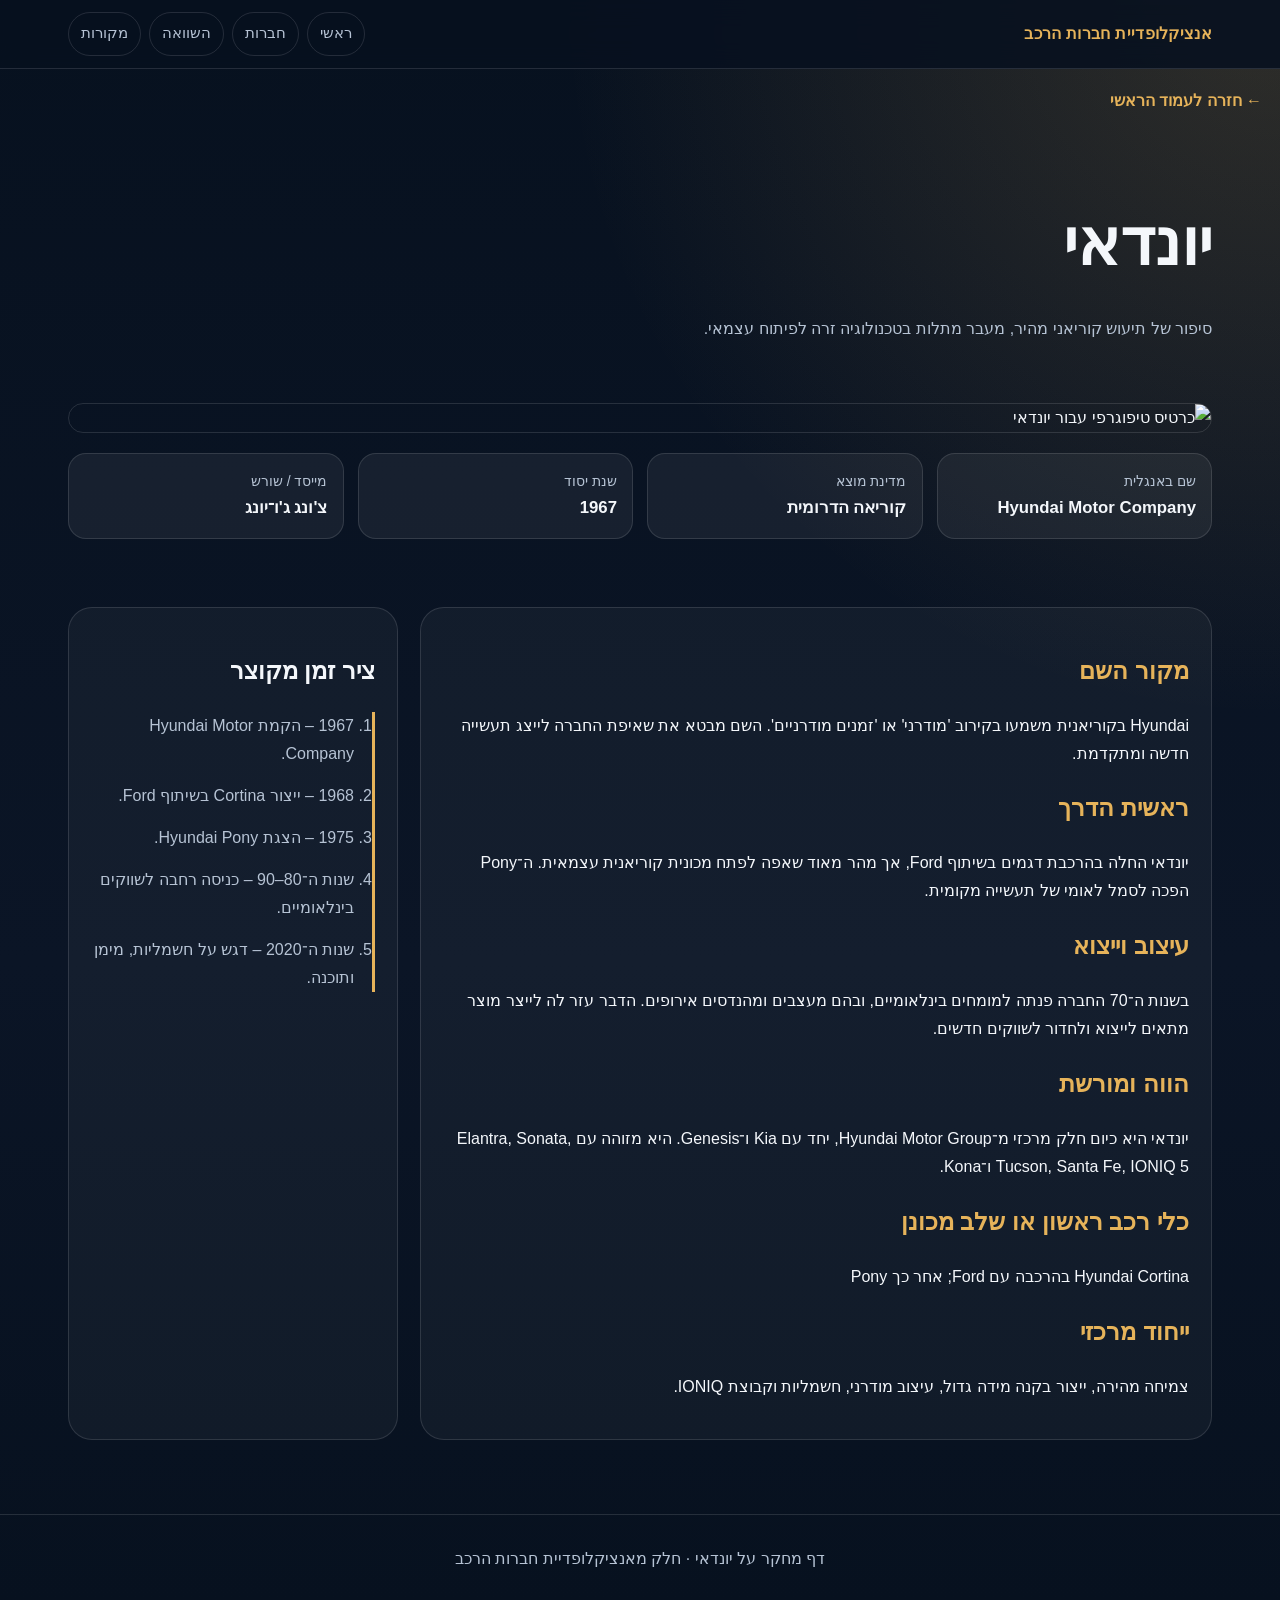
==== companies/hyundai.html @ 613faa34 "Add files via upload" ====
<!doctype html>
<html lang="he" dir="rtl">
<head>
<meta charset="utf-8">
<meta name="viewport" content="width=device-width, initial-scale=1">
<title>יונדאי | אנציקלופדיית חברות הרכב</title>
<meta name="description" content="דף מחקר על יונדאי (Hyundai Motor Company) – היסטוריה, מקור שם, דגמי מפתח ומורשת.">
<link rel="stylesheet" href="../style.css">
</head>
<body class="company-page">
<header class="site-header">
  <nav class="nav">
    <div class="logo">אנציקלופדיית חברות הרכב</div>
    <div class="nav-links">
      <a href="../index.html">ראשי</a>
      <a href="../index.html#brands">חברות</a>
      <a href="../index.html#compare">השוואה</a>
      <a href="../index.html#sources">מקורות</a>
    </div>
  </nav>
</header>
<a class="back" href="../index.html">← חזרה לעמוד הראשי</a>
<section class="company-title">
  <h1>יונדאי</h1>
  <p>סיפור של תיעוש קוריאני מהיר, מעבר מתלות בטכנולוגיה זרה לפיתוח עצמאי.</p>
</section>
<section>
  <img src="../assets/hyundai-typographic-card.svg" alt="כרטיס טיפוגרפי עבור יונדאי" style="width:100%;border-radius:28px;border:1px solid var(--line);display:block;margin-bottom:20px">
  <div class="fact-grid">
    <div class="fact"><span>שם באנגלית</span><strong>Hyundai Motor Company</strong></div>
    <div class="fact"><span>מדינת מוצא</span><strong>קוריאה הדרומית</strong></div>
    <div class="fact"><span>שנת יסוד</span><strong>1967</strong></div>
    <div class="fact"><span>מייסד / שורש</span><strong>צ'ונג ג'ו־יונג</strong></div>
  </div>
</section>
<section class="article">
  <article class="article-main">
    <h2>מקור השם</h2><p>Hyundai בקוריאנית משמעו בקירוב 'מודרני' או 'זמנים מודרניים'. השם מבטא את שאיפת החברה לייצג תעשייה חדשה ומתקדמת.</p>
<h2>ראשית הדרך</h2><p>יונדאי החלה בהרכבת דגמים בשיתוף Ford, אך מהר מאוד שאפה לפתח מכונית קוריאנית עצמאית. ה־Pony הפכה לסמל לאומי של תעשייה מקומית.</p>
<h2>עיצוב וייצוא</h2><p>בשנות ה־70 החברה פנתה למומחים בינלאומיים, ובהם מעצבים ומהנדסים אירופים. הדבר עזר לה לייצר מוצר מתאים לייצוא ולחדור לשווקים חדשים.</p>
<h2>הווה ומורשת</h2><p>יונדאי היא כיום חלק מרכזי מ־Hyundai Motor Group, יחד עם Kia ו־Genesis. היא מזוהה עם Elantra, Sonata, Tucson, Santa Fe, IONIQ 5 ו־Kona.</p>
    <h2>כלי רכב ראשון או שלב מכונן</h2>
    <p>Hyundai Cortina בהרכבה עם Ford; אחר כך Pony</p>
    <h2>ייחוד מרכזי</h2>
    <p>צמיחה מהירה, ייצור בקנה מידה גדול, עיצוב מודרני, חשמליות וקבוצת IONIQ.</p>
  </article>
  <aside class="aside">
    <h2>ציר זמן מקוצר</h2>
    <ol class="timeline"><li>1967 – הקמת Hyundai Motor Company.</li>
<li>1968 – ייצור Cortina בשיתוף Ford.</li>
<li>1975 – הצגת Hyundai Pony.</li>
<li>שנות ה־80–90 – כניסה רחבה לשווקים בינלאומיים.</li>
<li>שנות ה־2020 – דגש על חשמליות, מימן ותוכנה.</li></ol>
  </aside>
</section>
<footer class="footer">דף מחקר על יונדאי · חלק מאנציקלופדיית חברות הרכב</footer>
</body>
</html>
---- style.css ----
:root{
  --bg:#07111f; --card:#0e1b2f; --card2:#13253f; --text:#f4f7fb; --muted:#b6c3d4;
  --accent:#e6b35a; --line:rgba(255,255,255,.12); --soft:rgba(230,179,90,.12);
}
*{box-sizing:border-box}
html{scroll-behavior:smooth}
body{margin:0; font-family:"Arial","Noto Sans Hebrew",sans-serif; background:
radial-gradient(circle at top right,rgba(230,179,90,.18),transparent 35%),
linear-gradient(180deg,#07111f,#0b1526 60%,#07111f); color:var(--text); direction:rtl; line-height:1.75}
a{color:inherit}
.site-header{position:sticky;top:0;z-index:50;background:rgba(7,17,31,.88);backdrop-filter:blur(14px);border-bottom:1px solid var(--line)}
.nav{max-width:1180px;margin:auto;display:flex;align-items:center;gap:18px;justify-content:space-between;padding:12px 18px}
.logo{font-weight:900;letter-spacing:.3px;color:var(--accent)}
.nav-links{display:flex;gap:8px;flex-wrap:wrap}
.nav-links a{text-decoration:none;padding:8px 12px;border:1px solid var(--line);border-radius:999px;color:var(--muted);font-size:.92rem}
.nav-links a:hover{background:var(--soft);color:var(--text)}
.hero{max-width:1180px;margin:0 auto;padding:68px 18px 42px;display:grid;grid-template-columns:1.1fr .9fr;gap:30px;align-items:center}
.hero h1{font-size:clamp(2.1rem,5vw,4.7rem);line-height:1.05;margin:0 0 18px}
.hero p{color:var(--muted);font-size:1.12rem;margin:0 0 22px}
.btns{display:flex;gap:12px;flex-wrap:wrap}
.btn{display:inline-block;text-decoration:none;background:var(--accent);color:#1b1203;font-weight:800;padding:12px 18px;border-radius:14px}
.btn.secondary{background:transparent;color:var(--text);border:1px solid var(--line)}
.hero-panel{background:linear-gradient(135deg,rgba(255,255,255,.08),rgba(255,255,255,.02));border:1px solid var(--line);border-radius:28px;padding:22px;box-shadow:0 24px 80px rgba(0,0,0,.28)}
.hero-grid{display:grid;grid-template-columns:repeat(2,1fr);gap:12px}
.mini{background:rgba(255,255,255,.06);border:1px solid var(--line);border-radius:20px;padding:18px;min-height:118px}
.mini strong{display:block;color:var(--accent);font-size:1.6rem}
section{max-width:1180px;margin:0 auto;padding:34px 18px}
.section-title{font-size:2rem;margin:0 0 18px}
.cards{display:grid;grid-template-columns:repeat(3,1fr);gap:16px}
.card{background:linear-gradient(180deg,var(--card),var(--card2));border:1px solid var(--line);border-radius:24px;padding:20px;min-height:260px;position:relative;overflow:hidden}
.card::before{content:"";position:absolute;inset:auto -50px -70px auto;width:150px;height:150px;background:var(--soft);border-radius:50%}
.badge{display:inline-flex;align-items:center;justify-content:center;min-width:62px;height:62px;border-radius:18px;background:var(--soft);color:var(--accent);font-size:1.7rem;font-weight:900;margin-bottom:12px}
.card h3{margin:0;font-size:1.35rem}
.meta{color:var(--muted);font-size:.95rem;margin:8px 0 12px}
.card p{color:var(--muted);margin:0 0 16px}
.card a{position:relative;z-index:2;color:var(--accent);font-weight:800;text-decoration:none}
.timeline{border-right:3px solid var(--accent);padding-right:18px}
.timeline li{margin:0 0 14px;color:var(--muted)}
.compare{overflow:auto;border:1px solid var(--line);border-radius:22px}
table{width:100%;border-collapse:collapse;min-width:820px;background:rgba(255,255,255,.04)}
th,td{border-bottom:1px solid var(--line);padding:12px;text-align:right;vertical-align:top}
th{color:var(--accent);background:rgba(255,255,255,.05)}
.footer{margin-top:40px;border-top:1px solid var(--line);padding:30px 18px;color:var(--muted);text-align:center}
.company-page .hero{grid-template-columns:1fr}
.company-title{max-width:1180px;margin:auto;padding:54px 18px 10px}
.company-title h1{font-size:clamp(2rem,5vw,4.5rem);margin:0}
.company-title p{color:var(--muted);max-width:850px}
.fact-grid{display:grid;grid-template-columns:repeat(4,1fr);gap:14px}
.fact{background:rgba(255,255,255,.06);border:1px solid var(--line);border-radius:18px;padding:15px}
.fact span{display:block;color:var(--muted);font-size:.88rem}
.fact strong{display:block;color:var(--text);font-size:1.05rem}
.article{display:grid;grid-template-columns:1fr 330px;gap:22px}
.article-main,.aside{background:rgba(255,255,255,.04);border:1px solid var(--line);border-radius:24px;padding:22px}
.article-main h2{color:var(--accent)}
.aside ul{padding-right:18px;color:var(--muted)}
.back{display:inline-block;margin:18px;color:var(--accent);text-decoration:none;font-weight:800}
.sources li{margin-bottom:10px;color:var(--muted);direction:ltr;text-align:left}
@media(max-width:900px){.hero,.article{grid-template-columns:1fr}.cards{grid-template-columns:1fr 1fr}.fact-grid{grid-template-columns:1fr 1fr}}
@media(max-width:620px){.nav{align-items:flex-start;flex-direction:column}.cards{grid-template-columns:1fr}.fact-grid{grid-template-columns:1fr}.hero{padding-top:38px}.hero-grid{grid-template-columns:1fr}}
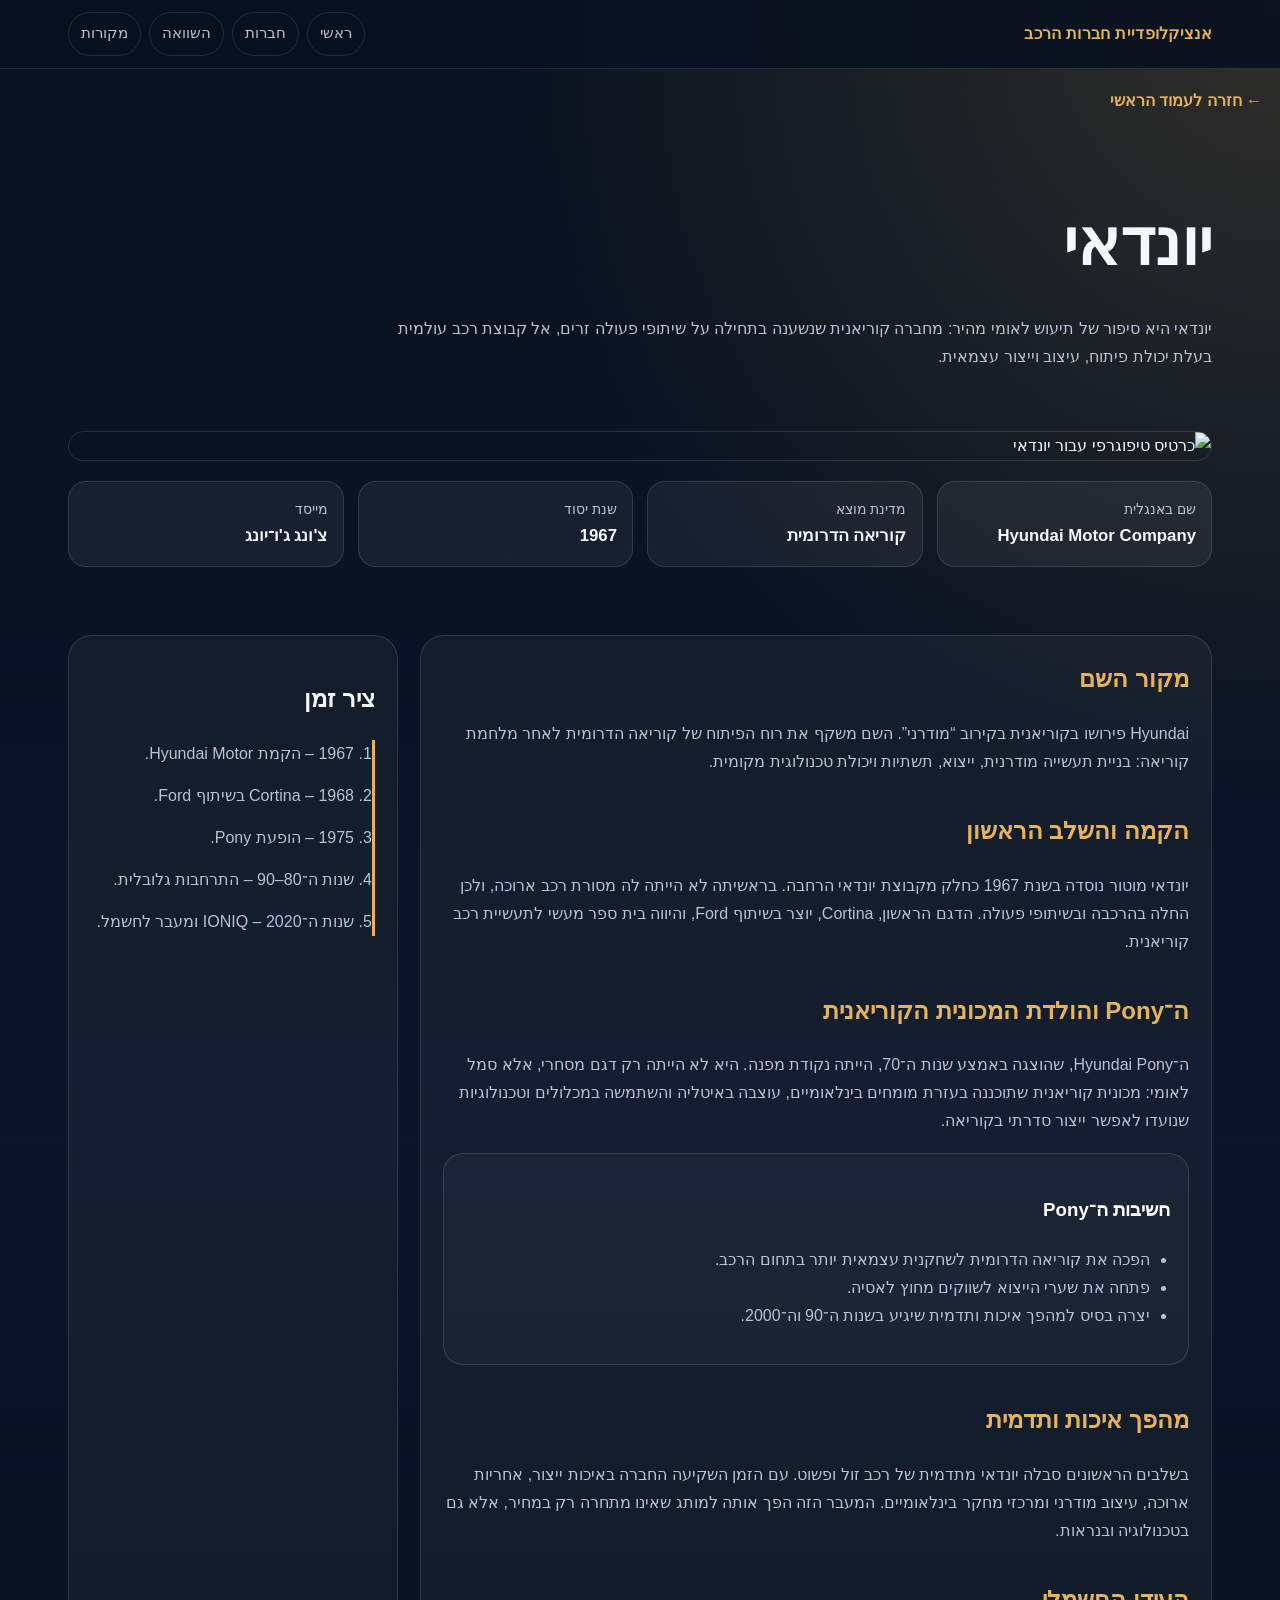
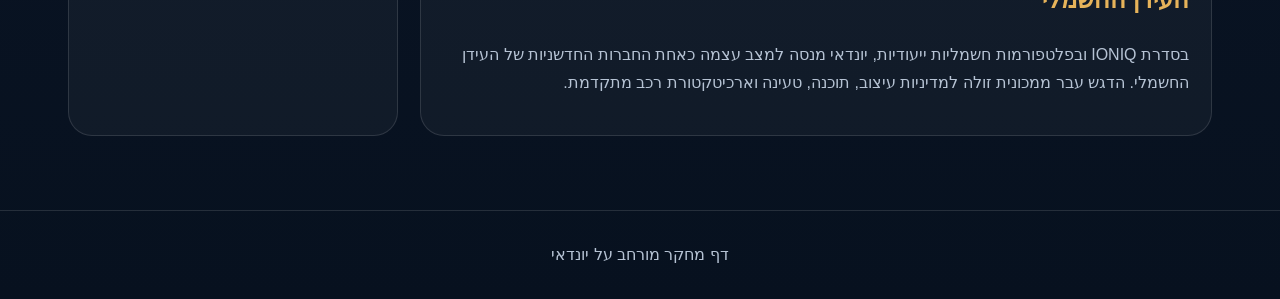
==== commit 23871e5c: "Expand Hyundai research page" ====
--- a/companies/hyundai.html
+++ b/companies/hyundai.html
@@ -1,58 +1 @@
-<!doctype html>
-<html lang="he" dir="rtl">
-<head>
-<meta charset="utf-8">
-<meta name="viewport" content="width=device-width, initial-scale=1">
-<title>יונדאי | אנציקלופדיית חברות הרכב</title>
-<meta name="description" content="דף מחקר על יונדאי (Hyundai Motor Company) – היסטוריה, מקור שם, דגמי מפתח ומורשת.">
-<link rel="stylesheet" href="../style.css">
-</head>
-<body class="company-page">
-<header class="site-header">
-  <nav class="nav">
-    <div class="logo">אנציקלופדיית חברות הרכב</div>
-    <div class="nav-links">
-      <a href="../index.html">ראשי</a>
-      <a href="../index.html#brands">חברות</a>
-      <a href="../index.html#compare">השוואה</a>
-      <a href="../index.html#sources">מקורות</a>
-    </div>
-  </nav>
-</header>
-<a class="back" href="../index.html">← חזרה לעמוד הראשי</a>
-<section class="company-title">
-  <h1>יונדאי</h1>
-  <p>סיפור של תיעוש קוריאני מהיר, מעבר מתלות בטכנולוגיה זרה לפיתוח עצמאי.</p>
-</section>
-<section>
-  <img src="../assets/hyundai-typographic-card.svg" alt="כרטיס טיפוגרפי עבור יונדאי" style="width:100%;border-radius:28px;border:1px solid var(--line);display:block;margin-bottom:20px">
-  <div class="fact-grid">
-    <div class="fact"><span>שם באנגלית</span><strong>Hyundai Motor Company</strong></div>
-    <div class="fact"><span>מדינת מוצא</span><strong>קוריאה הדרומית</strong></div>
-    <div class="fact"><span>שנת יסוד</span><strong>1967</strong></div>
-    <div class="fact"><span>מייסד / שורש</span><strong>צ'ונג ג'ו־יונג</strong></div>
-  </div>
-</section>
-<section class="article">
-  <article class="article-main">
-    <h2>מקור השם</h2><p>Hyundai בקוריאנית משמעו בקירוב 'מודרני' או 'זמנים מודרניים'. השם מבטא את שאיפת החברה לייצג תעשייה חדשה ומתקדמת.</p>
-<h2>ראשית הדרך</h2><p>יונדאי החלה בהרכבת דגמים בשיתוף Ford, אך מהר מאוד שאפה לפתח מכונית קוריאנית עצמאית. ה־Pony הפכה לסמל לאומי של תעשייה מקומית.</p>
-<h2>עיצוב וייצוא</h2><p>בשנות ה־70 החברה פנתה למומחים בינלאומיים, ובהם מעצבים ומהנדסים אירופים. הדבר עזר לה לייצר מוצר מתאים לייצוא ולחדור לשווקים חדשים.</p>
-<h2>הווה ומורשת</h2><p>יונדאי היא כיום חלק מרכזי מ־Hyundai Motor Group, יחד עם Kia ו־Genesis. היא מזוהה עם Elantra, Sonata, Tucson, Santa Fe, IONIQ 5 ו־Kona.</p>
-    <h2>כלי רכב ראשון או שלב מכונן</h2>
-    <p>Hyundai Cortina בהרכבה עם Ford; אחר כך Pony</p>
-    <h2>ייחוד מרכזי</h2>
-    <p>צמיחה מהירה, ייצור בקנה מידה גדול, עיצוב מודרני, חשמליות וקבוצת IONIQ.</p>
-  </article>
-  <aside class="aside">
-    <h2>ציר זמן מקוצר</h2>
-    <ol class="timeline"><li>1967 – הקמת Hyundai Motor Company.</li>
-<li>1968 – ייצור Cortina בשיתוף Ford.</li>
-<li>1975 – הצגת Hyundai Pony.</li>
-<li>שנות ה־80–90 – כניסה רחבה לשווקים בינלאומיים.</li>
-<li>שנות ה־2020 – דגש על חשמליות, מימן ותוכנה.</li></ol>
-  </aside>
-</section>
-<footer class="footer">דף מחקר על יונדאי · חלק מאנציקלופדיית חברות הרכב</footer>
-</body>
-</html>+<!doctype html><html lang="he" dir="rtl"><head><meta charset="utf-8"><meta name="viewport" content="width=device-width, initial-scale=1"><title>יונדאי | אנציקלופדיית חברות הרכב</title><meta name="description" content="מחקר מורחב על יונדאי: מקור השם, ראשית התיעוש הקוריאני, Pony, ייצוא ומורשת."><link rel="stylesheet" href="../style.css"></head><body class="company-page"><header class="site-header"><nav class="nav"><div class="logo">אנציקלופדיית חברות הרכב</div><div class="nav-links"><a href="../index.html">ראשי</a><a href="../index.html#brands">חברות</a><a href="../index.html#compare">השוואה</a><a href="../index.html#sources">מקורות</a></div></nav></header><a class="back" href="../index.html">← חזרה לעמוד הראשי</a><section class="company-title"><h1>יונדאי</h1><p>יונדאי היא סיפור של תיעוש לאומי מהיר: מחברה קוריאנית שנשענה בתחילה על שיתופי פעולה זרים, אל קבוצת רכב עולמית בעלת יכולת פיתוח, עיצוב וייצור עצמאית.</p></section><section><img src="../assets/hyundai-typographic-card.svg" alt="כרטיס טיפוגרפי עבור יונדאי" style="width:100%;border-radius:28px;border:1px solid var(--line);display:block;margin-bottom:20px"><div class="fact-grid"><div class="fact"><span>שם באנגלית</span><strong>Hyundai Motor Company</strong></div><div class="fact"><span>מדינת מוצא</span><strong>קוריאה הדרומית</strong></div><div class="fact"><span>שנת יסוד</span><strong>1967</strong></div><div class="fact"><span>מייסד</span><strong>צ'ונג ג'ו־יונג</strong></div></div></section><section class="article"><article class="article-main"><h2>מקור השם</h2><p>Hyundai פירושו בקוריאנית בקירוב “מודרני”. השם משקף את רוח הפיתוח של קוריאה הדרומית לאחר מלחמת קוריאה: בניית תעשייה מודרנית, ייצוא, תשתיות ויכולת טכנולוגית מקומית.</p><h2>הקמה והשלב הראשון</h2><p>יונדאי מוטור נוסדה בשנת 1967 כחלק מקבוצת יונדאי הרחבה. בראשיתה לא הייתה לה מסורת רכב ארוכה, ולכן החלה בהרכבה ובשיתופי פעולה. הדגם הראשון, Cortina, יוצר בשיתוף Ford, והיווה בית ספר מעשי לתעשיית רכב קוריאנית.</p><h2>ה־Pony והולדת המכונית הקוריאנית</h2><p>ה־Hyundai Pony, שהוצגה באמצע שנות ה־70, הייתה נקודת מפנה. היא לא הייתה רק דגם מסחרי, אלא סמל לאומי: מכונית קוריאנית שתוכננה בעזרת מומחים בינלאומיים, עוצבה באיטליה והשתמשה במכלולים וטכנולוגיות שנועדו לאפשר ייצור סדרתי בקוריאה.</p><div class="research-block"><h3>חשיבות ה־Pony</h3><ul><li>הפכה את קוריאה הדרומית לשחקנית עצמאית יותר בתחום הרכב.</li><li>פתחה את שערי הייצוא לשווקים מחוץ לאסיה.</li><li>יצרה בסיס למהפך איכות ותדמית שיגיע בשנות ה־90 וה־2000.</li></ul></div><h2>מהפך איכות ותדמית</h2><p>בשלבים הראשונים סבלה יונדאי מתדמית של רכב זול ופשוט. עם הזמן השקיעה החברה באיכות ייצור, אחריות ארוכה, עיצוב מודרני ומרכזי מחקר בינלאומיים. המעבר הזה הפך אותה למותג שאינו מתחרה רק במחיר, אלא גם בטכנולוגיה ובנראות.</p><h2>העידן החשמלי</h2><p>בסדרת IONIQ ובפלטפורמות חשמליות ייעודיות, יונדאי מנסה למצב עצמה כאחת החברות החדשניות של העידן החשמלי. הדגש עבר ממכונית זולה למדיניות עיצוב, תוכנה, טעינה וארכיטקטורת רכב מתקדמת.</p></article><aside class="aside"><h2>ציר זמן</h2><ol class="timeline"><li>1967 – הקמת Hyundai Motor.</li><li>1968 – Cortina בשיתוף Ford.</li><li>1975 – הופעת Pony.</li><li>שנות ה־80–90 – התרחבות גלובלית.</li><li>שנות ה־2020 – IONIQ ומעבר לחשמל.</li></ol></aside></section><footer class="footer">דף מחקר מורחב על יונדאי</footer></body></html>
--- a/style.css
+++ b/style.css
@@ -10,6 +10,7 @@
 linear-gradient(180deg,#07111f,#0b1526 60%,#07111f); color:var(--text); direction:rtl; line-height:1.75}
 a{color:inherit}
 .site-header{position:sticky;top:0;z-index:50;background:rgba(7,17,31,.88);backdrop-filter:blur(14px);border-bottom:1px solid var(--line)}
+.company-page .site-header{position:relative;top:auto;backdrop-filter:none}
 .nav{max-width:1180px;margin:auto;display:flex;align-items:center;gap:18px;justify-content:space-between;padding:12px 18px}
 .logo{font-weight:900;letter-spacing:.3px;color:var(--accent)}
 .nav-links{display:flex;gap:8px;flex-wrap:wrap}
@@ -52,9 +53,16 @@
 .fact strong{display:block;color:var(--text);font-size:1.05rem}
 .article{display:grid;grid-template-columns:1fr 330px;gap:22px}
 .article-main,.aside{background:rgba(255,255,255,.04);border:1px solid var(--line);border-radius:24px;padding:22px}
-.article-main h2{color:var(--accent)}
+.article-main h2{color:var(--accent);margin-top:34px}
+.article-main h2:first-child{margin-top:0}
+.article-main h3{color:#fff;margin-top:22px}
+.article-main p{color:var(--muted);margin:0 0 16px}
+.research-block{background:rgba(255,255,255,.035);border:1px solid var(--line);border-radius:20px;padding:18px;margin:18px 0}
+.research-block ul{padding-right:20px;color:var(--muted)}
 .aside ul{padding-right:18px;color:var(--muted)}
+.aside a{color:var(--accent);text-decoration:none;font-weight:800}
 .back{display:inline-block;margin:18px;color:var(--accent);text-decoration:none;font-weight:800}
 .sources li{margin-bottom:10px;color:var(--muted);direction:ltr;text-align:left}
+.note{border-right:4px solid var(--accent);padding:12px 16px;background:var(--soft);border-radius:14px;color:var(--muted)}
 @media(max-width:900px){.hero,.article{grid-template-columns:1fr}.cards{grid-template-columns:1fr 1fr}.fact-grid{grid-template-columns:1fr 1fr}}
 @media(max-width:620px){.nav{align-items:flex-start;flex-direction:column}.cards{grid-template-columns:1fr}.fact-grid{grid-template-columns:1fr}.hero{padding-top:38px}.hero-grid{grid-template-columns:1fr}}
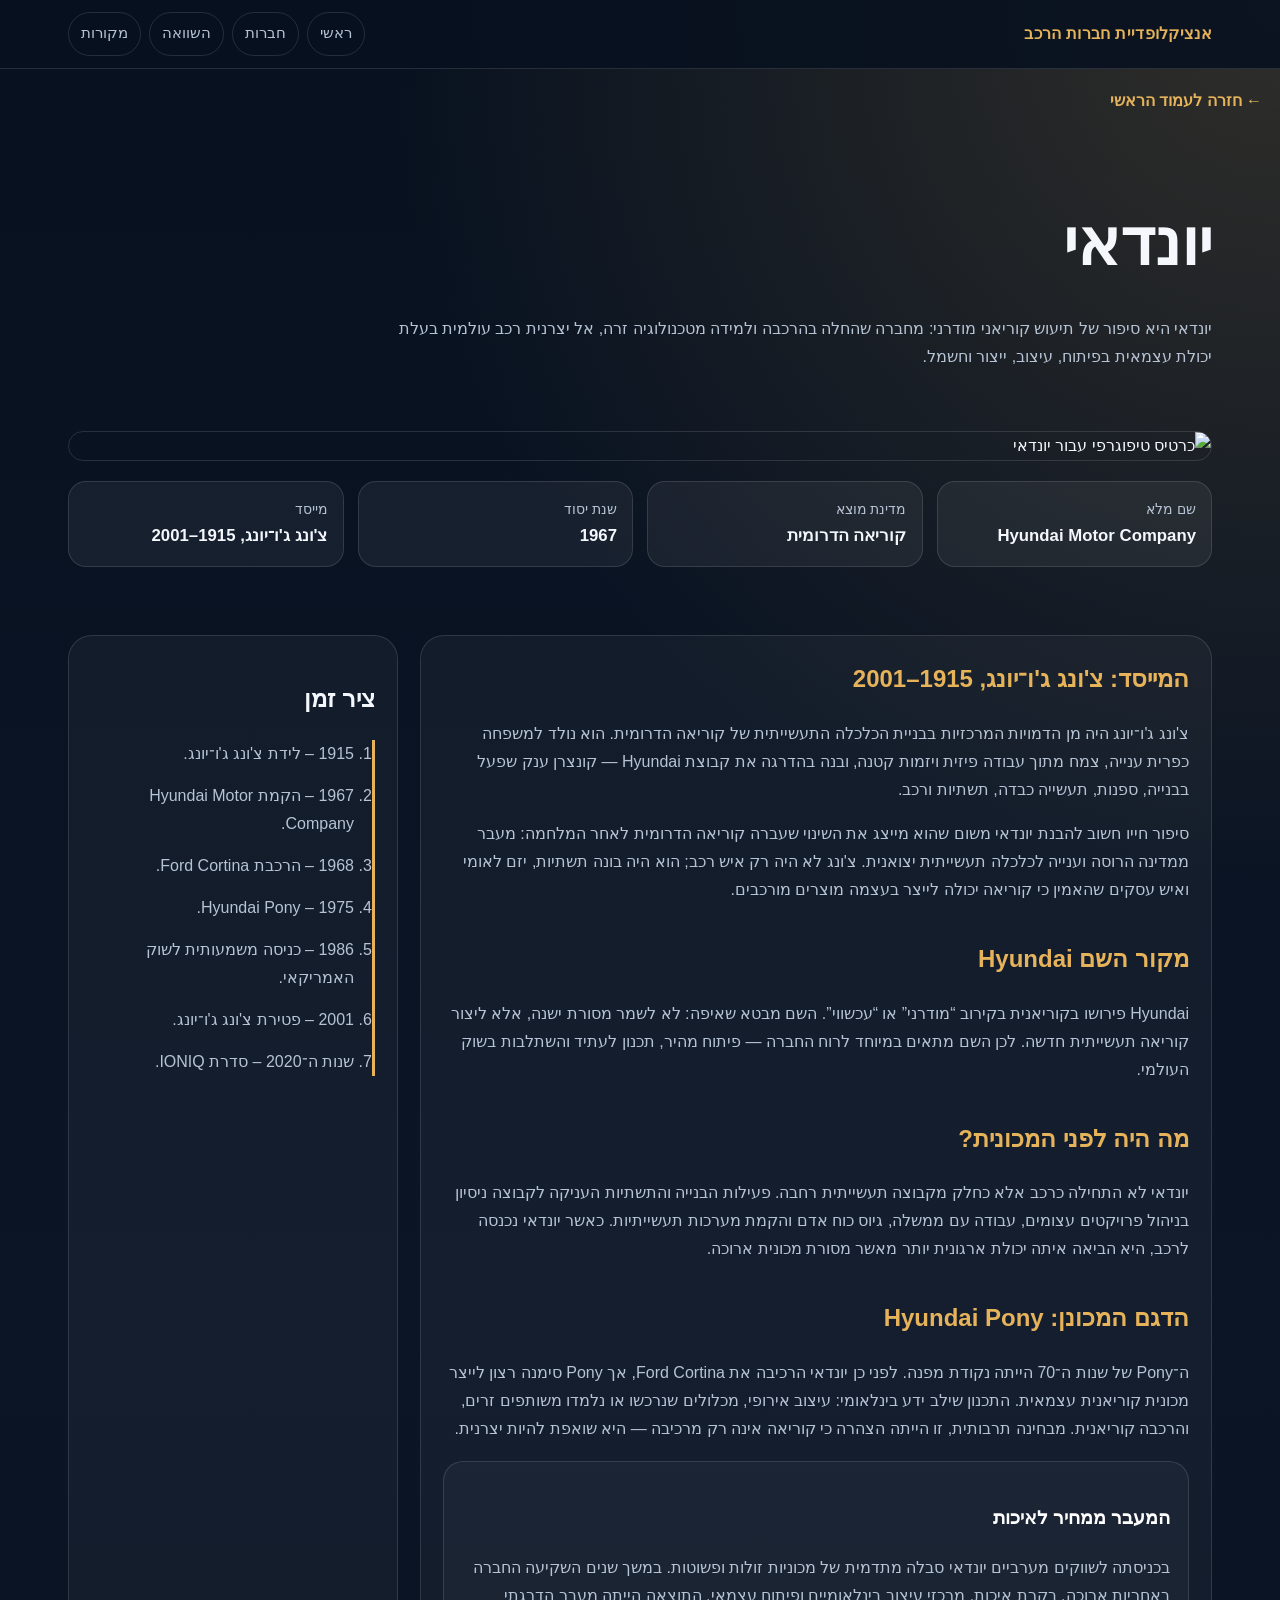
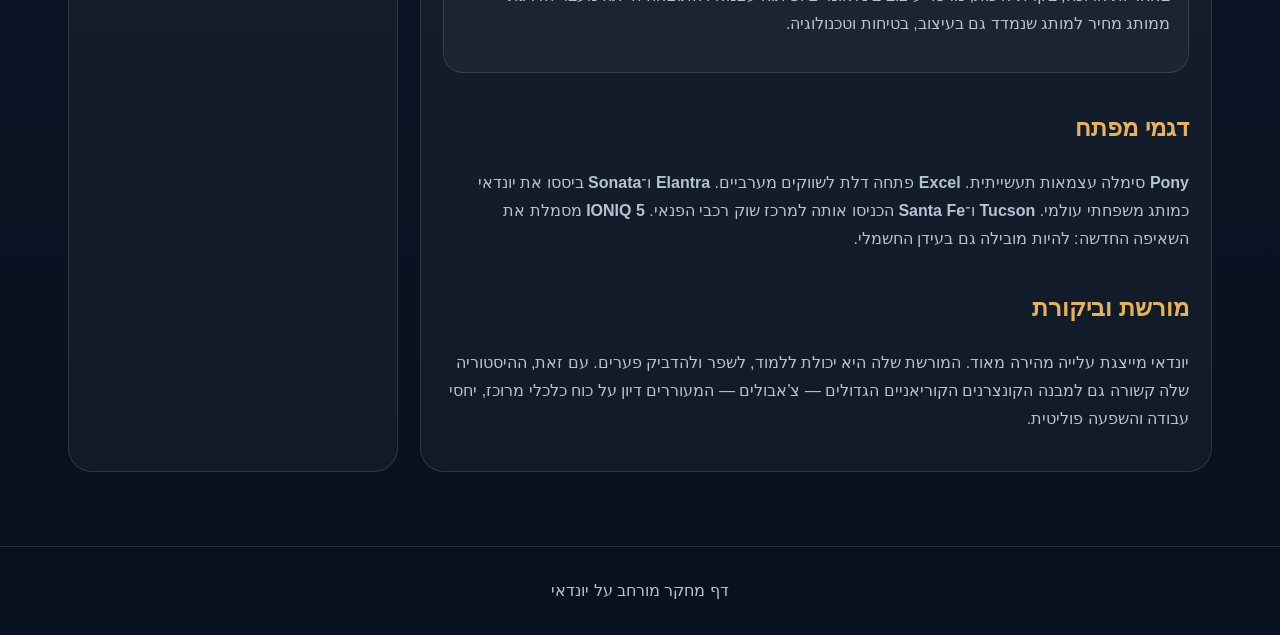
==== commit f0f6f7a1: "Deepen Hyundai page with founder biography" ====
--- a/companies/hyundai.html
+++ b/companies/hyundai.html
@@ -1 +1 @@
-<!doctype html><html lang="he" dir="rtl"><head><meta charset="utf-8"><meta name="viewport" content="width=device-width, initial-scale=1"><title>יונדאי | אנציקלופדיית חברות הרכב</title><meta name="description" content="מחקר מורחב על יונדאי: מקור השם, ראשית התיעוש הקוריאני, Pony, ייצוא ומורשת."><link rel="stylesheet" href="../style.css"></head><body class="company-page"><header class="site-header"><nav class="nav"><div class="logo">אנציקלופדיית חברות הרכב</div><div class="nav-links"><a href="../index.html">ראשי</a><a href="../index.html#brands">חברות</a><a href="../index.html#compare">השוואה</a><a href="../index.html#sources">מקורות</a></div></nav></header><a class="back" href="../index.html">← חזרה לעמוד הראשי</a><section class="company-title"><h1>יונדאי</h1><p>יונדאי היא סיפור של תיעוש לאומי מהיר: מחברה קוריאנית שנשענה בתחילה על שיתופי פעולה זרים, אל קבוצת רכב עולמית בעלת יכולת פיתוח, עיצוב וייצור עצמאית.</p></section><section><img src="../assets/hyundai-typographic-card.svg" alt="כרטיס טיפוגרפי עבור יונדאי" style="width:100%;border-radius:28px;border:1px solid var(--line);display:block;margin-bottom:20px"><div class="fact-grid"><div class="fact"><span>שם באנגלית</span><strong>Hyundai Motor Company</strong></div><div class="fact"><span>מדינת מוצא</span><strong>קוריאה הדרומית</strong></div><div class="fact"><span>שנת יסוד</span><strong>1967</strong></div><div class="fact"><span>מייסד</span><strong>צ'ונג ג'ו־יונג</strong></div></div></section><section class="article"><article class="article-main"><h2>מקור השם</h2><p>Hyundai פירושו בקוריאנית בקירוב “מודרני”. השם משקף את רוח הפיתוח של קוריאה הדרומית לאחר מלחמת קוריאה: בניית תעשייה מודרנית, ייצוא, תשתיות ויכולת טכנולוגית מקומית.</p><h2>הקמה והשלב הראשון</h2><p>יונדאי מוטור נוסדה בשנת 1967 כחלק מקבוצת יונדאי הרחבה. בראשיתה לא הייתה לה מסורת רכב ארוכה, ולכן החלה בהרכבה ובשיתופי פעולה. הדגם הראשון, Cortina, יוצר בשיתוף Ford, והיווה בית ספר מעשי לתעשיית רכב קוריאנית.</p><h2>ה־Pony והולדת המכונית הקוריאנית</h2><p>ה־Hyundai Pony, שהוצגה באמצע שנות ה־70, הייתה נקודת מפנה. היא לא הייתה רק דגם מסחרי, אלא סמל לאומי: מכונית קוריאנית שתוכננה בעזרת מומחים בינלאומיים, עוצבה באיטליה והשתמשה במכלולים וטכנולוגיות שנועדו לאפשר ייצור סדרתי בקוריאה.</p><div class="research-block"><h3>חשיבות ה־Pony</h3><ul><li>הפכה את קוריאה הדרומית לשחקנית עצמאית יותר בתחום הרכב.</li><li>פתחה את שערי הייצוא לשווקים מחוץ לאסיה.</li><li>יצרה בסיס למהפך איכות ותדמית שיגיע בשנות ה־90 וה־2000.</li></ul></div><h2>מהפך איכות ותדמית</h2><p>בשלבים הראשונים סבלה יונדאי מתדמית של רכב זול ופשוט. עם הזמן השקיעה החברה באיכות ייצור, אחריות ארוכה, עיצוב מודרני ומרכזי מחקר בינלאומיים. המעבר הזה הפך אותה למותג שאינו מתחרה רק במחיר, אלא גם בטכנולוגיה ובנראות.</p><h2>העידן החשמלי</h2><p>בסדרת IONIQ ובפלטפורמות חשמליות ייעודיות, יונדאי מנסה למצב עצמה כאחת החברות החדשניות של העידן החשמלי. הדגש עבר ממכונית זולה למדיניות עיצוב, תוכנה, טעינה וארכיטקטורת רכב מתקדמת.</p></article><aside class="aside"><h2>ציר זמן</h2><ol class="timeline"><li>1967 – הקמת Hyundai Motor.</li><li>1968 – Cortina בשיתוף Ford.</li><li>1975 – הופעת Pony.</li><li>שנות ה־80–90 – התרחבות גלובלית.</li><li>שנות ה־2020 – IONIQ ומעבר לחשמל.</li></ol></aside></section><footer class="footer">דף מחקר מורחב על יונדאי</footer></body></html>+<!doctype html><html lang="he" dir="rtl"><head><meta charset="utf-8"><meta name="viewport" content="width=device-width, initial-scale=1"><title>יונדאי | אנציקלופדיית חברות הרכב</title><meta name="description" content="מחקר מעמיק על יונדאי: צ'ונג ג'ו־יונג, התיעוש הקוריאני, Pony, ייצוא, איכות וחשמליות."><link rel="stylesheet" href="../style.css"></head><body class="company-page"><header class="site-header"><nav class="nav"><div class="logo">אנציקלופדיית חברות הרכב</div><div class="nav-links"><a href="../index.html">ראשי</a><a href="../index.html#brands">חברות</a><a href="../index.html#compare">השוואה</a><a href="../index.html#sources">מקורות</a></div></nav></header><a class="back" href="../index.html">← חזרה לעמוד הראשי</a><section class="company-title"><h1>יונדאי</h1><p>יונדאי היא סיפור של תיעוש קוריאני מודרני: מחברה שהחלה בהרכבה ולמידה מטכנולוגיה זרה, אל יצרנית רכב עולמית בעלת יכולת עצמאית בפיתוח, עיצוב, ייצור וחשמל.</p></section><section><img src="../assets/hyundai-typographic-card.svg" alt="כרטיס טיפוגרפי עבור יונדאי" style="width:100%;border-radius:28px;border:1px solid var(--line);display:block;margin-bottom:20px"><div class="fact-grid"><div class="fact"><span>שם מלא</span><strong>Hyundai Motor Company</strong></div><div class="fact"><span>מדינת מוצא</span><strong>קוריאה הדרומית</strong></div><div class="fact"><span>שנת יסוד</span><strong>1967</strong></div><div class="fact"><span>מייסד</span><strong>צ'ונג ג'ו־יונג, 1915–2001</strong></div></div></section><section class="article"><article class="article-main"><h2>המייסד: צ'ונג ג'ו־יונג, 1915–2001</h2><p>צ'ונג ג'ו־יונג היה מן הדמויות המרכזיות בבניית הכלכלה התעשייתית של קוריאה הדרומית. הוא נולד למשפחה כפרית ענייה, צמח מתוך עבודה פיזית ויזמות קטנה, ובנה בהדרגה את קבוצת Hyundai — קונצרן ענק שפעל בבנייה, ספנות, תעשייה כבדה, תשתיות ורכב.</p><p>סיפור חייו חשוב להבנת יונדאי משום שהוא מייצג את השינוי שעברה קוריאה הדרומית לאחר המלחמה: מעבר ממדינה הרוסה וענייה לכלכלה תעשייתית יצואנית. צ'ונג לא היה רק איש רכב; הוא היה בונה תשתיות, יזם לאומי ואיש עסקים שהאמין כי קוריאה יכולה לייצר בעצמה מוצרים מורכבים.</p><h2>מקור השם Hyundai</h2><p>Hyundai פירושו בקוריאנית בקירוב “מודרני” או “עכשווי”. השם מבטא שאיפה: לא לשמר מסורת ישנה, אלא ליצור קוריאה תעשייתית חדשה. לכן השם מתאים במיוחד לרוח החברה — פיתוח מהיר, תכנון לעתיד והשתלבות בשוק העולמי.</p><h2>מה היה לפני המכונית?</h2><p>יונדאי לא התחילה כרכב אלא כחלק מקבוצה תעשייתית רחבה. פעילות הבנייה והתשתיות העניקה לקבוצה ניסיון בניהול פרויקטים עצומים, עבודה עם ממשלה, גיוס כוח אדם והקמת מערכות תעשייתיות. כאשר יונדאי נכנסה לרכב, היא הביאה איתה יכולת ארגונית יותר מאשר מסורת מכונית ארוכה.</p><h2>הדגם המכונן: Hyundai Pony</h2><p>ה־Pony של שנות ה־70 הייתה נקודת מפנה. לפני כן יונדאי הרכיבה את Ford Cortina, אך Pony סימנה רצון לייצר מכונית קוריאנית עצמאית. התכנון שילב ידע בינלאומי: עיצוב אירופי, מכלולים שנרכשו או נלמדו משותפים זרים, והרכבה קוריאנית. מבחינה תרבותית, זו הייתה הצהרה כי קוריאה אינה רק מרכיבה — היא שואפת להיות יצרנית.</p><div class="research-block"><h3>המעבר ממחיר לאיכות</h3><p>בכניסתה לשווקים מערביים יונדאי סבלה מתדמית של מכוניות זולות ופשוטות. במשך שנים השקיעה החברה באחריות ארוכה, בקרת איכות, מרכזי עיצוב בינלאומיים ופיתוח עצמאי. התוצאה הייתה מעבר הדרגתי ממותג מחיר למותג שנמדד גם בעיצוב, בטיחות וטכנולוגיה.</p></div><h2>דגמי מפתח</h2><p><strong>Pony</strong> סימלה עצמאות תעשייתית. <strong>Excel</strong> פתחה דלת לשווקים מערביים. <strong>Elantra</strong> ו־<strong>Sonata</strong> ביססו את יונדאי כמותג משפחתי עולמי. <strong>Tucson</strong> ו־<strong>Santa Fe</strong> הכניסו אותה למרכז שוק רכבי הפנאי. <strong>IONIQ 5</strong> מסמלת את השאיפה החדשה: להיות מובילה גם בעידן החשמלי.</p><h2>מורשת וביקורת</h2><p>יונדאי מייצגת עלייה מהירה מאוד. המורשת שלה היא יכולת ללמוד, לשפר ולהדביק פערים. עם זאת, ההיסטוריה שלה קשורה גם למבנה הקונצרנים הקוריאניים הגדולים — צ'אבולים — המעוררים דיון על כוח כלכלי מרוכז, יחסי עבודה והשפעה פוליטית.</p></article><aside class="aside"><h2>ציר זמן</h2><ol class="timeline"><li>1915 – לידת צ'ונג ג'ו־יונג.</li><li>1967 – הקמת Hyundai Motor Company.</li><li>1968 – הרכבת Ford Cortina.</li><li>1975 – Hyundai Pony.</li><li>1986 – כניסה משמעותית לשוק האמריקאי.</li><li>2001 – פטירת צ'ונג ג'ו־יונג.</li><li>שנות ה־2020 – סדרת IONIQ.</li></ol></aside></section><footer class="footer">דף מחקר מורחב על יונדאי</footer></body></html>
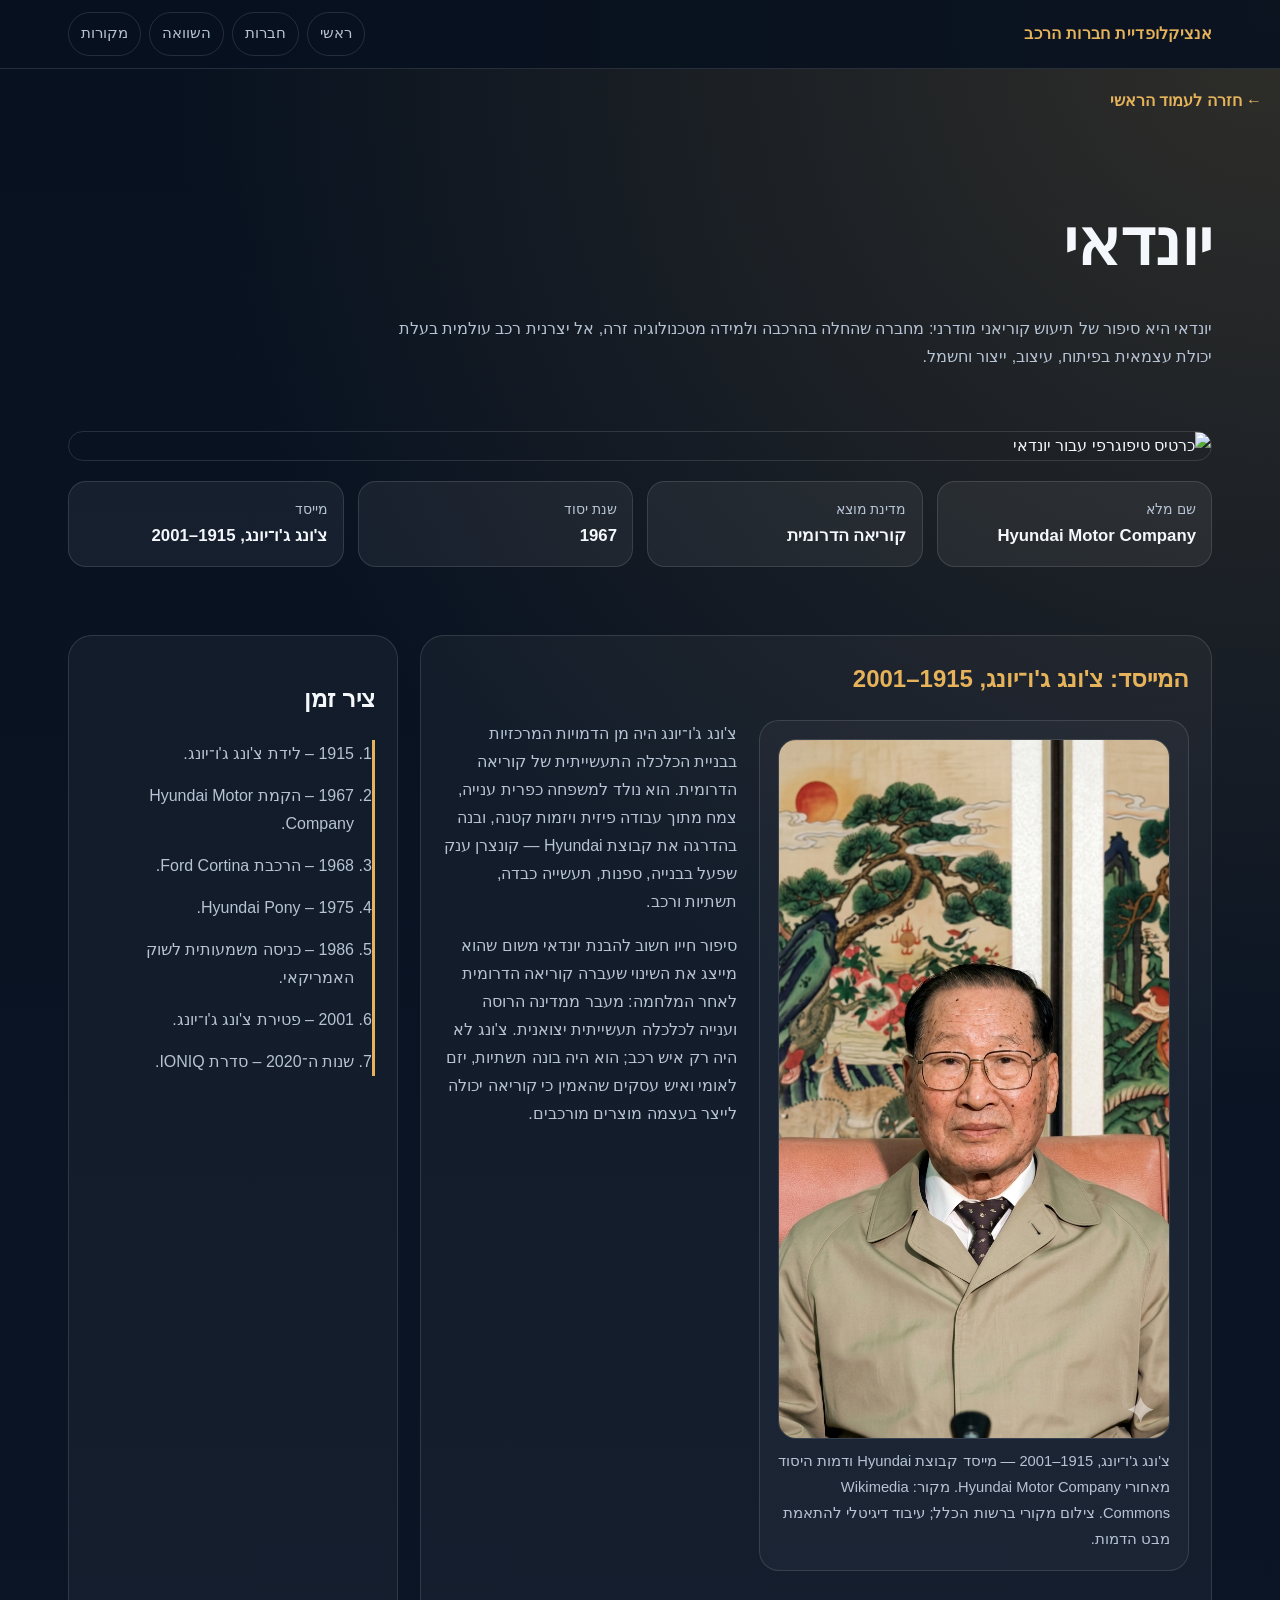
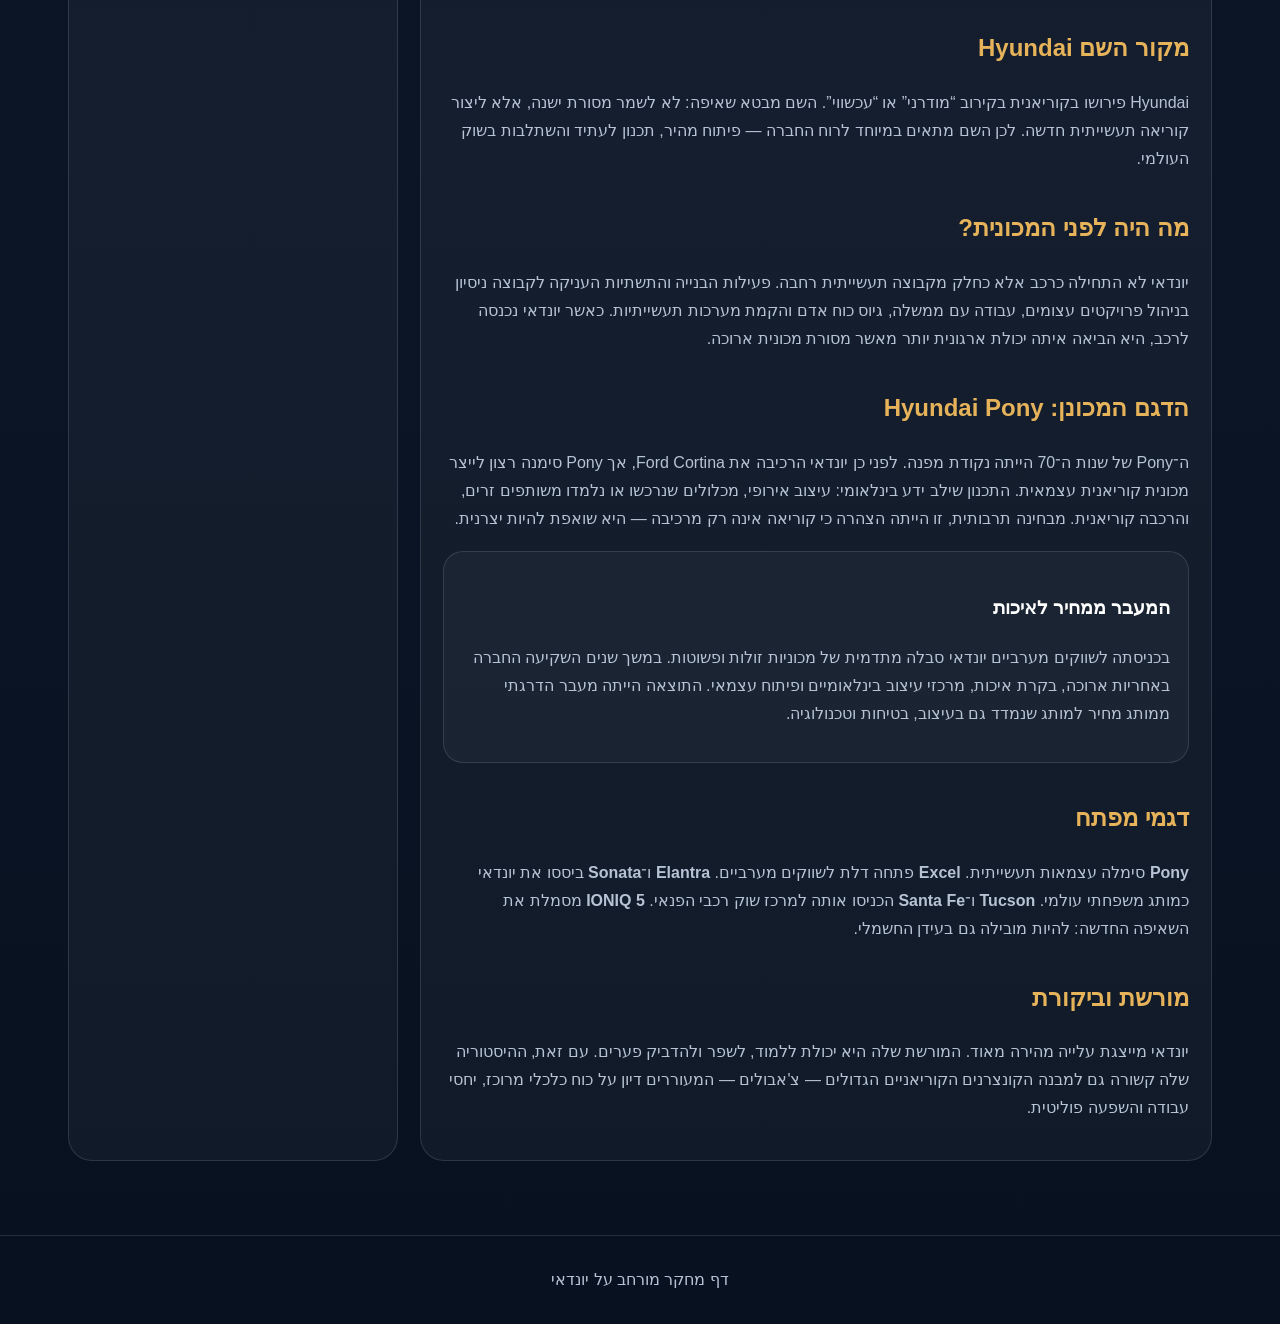
==== commit d14c4f2d: "Add Chung Ju-yung founder portrait to Hyundai page" ====
--- a/companies/hyundai.html
+++ b/companies/hyundai.html
@@ -1 +1 @@
-<!doctype html><html lang="he" dir="rtl"><head><meta charset="utf-8"><meta name="viewport" content="width=device-width, initial-scale=1"><title>יונדאי | אנציקלופדיית חברות הרכב</title><meta name="description" content="מחקר מעמיק על יונדאי: צ'ונג ג'ו־יונג, התיעוש הקוריאני, Pony, ייצוא, איכות וחשמליות."><link rel="stylesheet" href="../style.css"></head><body class="company-page"><header class="site-header"><nav class="nav"><div class="logo">אנציקלופדיית חברות הרכב</div><div class="nav-links"><a href="../index.html">ראשי</a><a href="../index.html#brands">חברות</a><a href="../index.html#compare">השוואה</a><a href="../index.html#sources">מקורות</a></div></nav></header><a class="back" href="../index.html">← חזרה לעמוד הראשי</a><section class="company-title"><h1>יונדאי</h1><p>יונדאי היא סיפור של תיעוש קוריאני מודרני: מחברה שהחלה בהרכבה ולמידה מטכנולוגיה זרה, אל יצרנית רכב עולמית בעלת יכולת עצמאית בפיתוח, עיצוב, ייצור וחשמל.</p></section><section><img src="../assets/hyundai-typographic-card.svg" alt="כרטיס טיפוגרפי עבור יונדאי" style="width:100%;border-radius:28px;border:1px solid var(--line);display:block;margin-bottom:20px"><div class="fact-grid"><div class="fact"><span>שם מלא</span><strong>Hyundai Motor Company</strong></div><div class="fact"><span>מדינת מוצא</span><strong>קוריאה הדרומית</strong></div><div class="fact"><span>שנת יסוד</span><strong>1967</strong></div><div class="fact"><span>מייסד</span><strong>צ'ונג ג'ו־יונג, 1915–2001</strong></div></div></section><section class="article"><article class="article-main"><h2>המייסד: צ'ונג ג'ו־יונג, 1915–2001</h2><p>צ'ונג ג'ו־יונג היה מן הדמויות המרכזיות בבניית הכלכלה התעשייתית של קוריאה הדרומית. הוא נולד למשפחה כפרית ענייה, צמח מתוך עבודה פיזית ויזמות קטנה, ובנה בהדרגה את קבוצת Hyundai — קונצרן ענק שפעל בבנייה, ספנות, תעשייה כבדה, תשתיות ורכב.</p><p>סיפור חייו חשוב להבנת יונדאי משום שהוא מייצג את השינוי שעברה קוריאה הדרומית לאחר המלחמה: מעבר ממדינה הרוסה וענייה לכלכלה תעשייתית יצואנית. צ'ונג לא היה רק איש רכב; הוא היה בונה תשתיות, יזם לאומי ואיש עסקים שהאמין כי קוריאה יכולה לייצר בעצמה מוצרים מורכבים.</p><h2>מקור השם Hyundai</h2><p>Hyundai פירושו בקוריאנית בקירוב “מודרני” או “עכשווי”. השם מבטא שאיפה: לא לשמר מסורת ישנה, אלא ליצור קוריאה תעשייתית חדשה. לכן השם מתאים במיוחד לרוח החברה — פיתוח מהיר, תכנון לעתיד והשתלבות בשוק העולמי.</p><h2>מה היה לפני המכונית?</h2><p>יונדאי לא התחילה כרכב אלא כחלק מקבוצה תעשייתית רחבה. פעילות הבנייה והתשתיות העניקה לקבוצה ניסיון בניהול פרויקטים עצומים, עבודה עם ממשלה, גיוס כוח אדם והקמת מערכות תעשייתיות. כאשר יונדאי נכנסה לרכב, היא הביאה איתה יכולת ארגונית יותר מאשר מסורת מכונית ארוכה.</p><h2>הדגם המכונן: Hyundai Pony</h2><p>ה־Pony של שנות ה־70 הייתה נקודת מפנה. לפני כן יונדאי הרכיבה את Ford Cortina, אך Pony סימנה רצון לייצר מכונית קוריאנית עצמאית. התכנון שילב ידע בינלאומי: עיצוב אירופי, מכלולים שנרכשו או נלמדו משותפים זרים, והרכבה קוריאנית. מבחינה תרבותית, זו הייתה הצהרה כי קוריאה אינה רק מרכיבה — היא שואפת להיות יצרנית.</p><div class="research-block"><h3>המעבר ממחיר לאיכות</h3><p>בכניסתה לשווקים מערביים יונדאי סבלה מתדמית של מכוניות זולות ופשוטות. במשך שנים השקיעה החברה באחריות ארוכה, בקרת איכות, מרכזי עיצוב בינלאומיים ופיתוח עצמאי. התוצאה הייתה מעבר הדרגתי ממותג מחיר למותג שנמדד גם בעיצוב, בטיחות וטכנולוגיה.</p></div><h2>דגמי מפתח</h2><p><strong>Pony</strong> סימלה עצמאות תעשייתית. <strong>Excel</strong> פתחה דלת לשווקים מערביים. <strong>Elantra</strong> ו־<strong>Sonata</strong> ביססו את יונדאי כמותג משפחתי עולמי. <strong>Tucson</strong> ו־<strong>Santa Fe</strong> הכניסו אותה למרכז שוק רכבי הפנאי. <strong>IONIQ 5</strong> מסמלת את השאיפה החדשה: להיות מובילה גם בעידן החשמלי.</p><h2>מורשת וביקורת</h2><p>יונדאי מייצגת עלייה מהירה מאוד. המורשת שלה היא יכולת ללמוד, לשפר ולהדביק פערים. עם זאת, ההיסטוריה שלה קשורה גם למבנה הקונצרנים הקוריאניים הגדולים — צ'אבולים — המעוררים דיון על כוח כלכלי מרוכז, יחסי עבודה והשפעה פוליטית.</p></article><aside class="aside"><h2>ציר זמן</h2><ol class="timeline"><li>1915 – לידת צ'ונג ג'ו־יונג.</li><li>1967 – הקמת Hyundai Motor Company.</li><li>1968 – הרכבת Ford Cortina.</li><li>1975 – Hyundai Pony.</li><li>1986 – כניסה משמעותית לשוק האמריקאי.</li><li>2001 – פטירת צ'ונג ג'ו־יונג.</li><li>שנות ה־2020 – סדרת IONIQ.</li></ol></aside></section><footer class="footer">דף מחקר מורחב על יונדאי</footer></body></html>+<!doctype html><html lang="he" dir="rtl"><head><meta charset="utf-8"><meta name="viewport" content="width=device-width, initial-scale=1"><title>יונדאי | אנציקלופדיית חברות הרכב</title><meta name="description" content="מחקר מעמיק על יונדאי: צ'ונג ג'ו־יונג, התיעוש הקוריאני, Pony, ייצוא, איכות וחשמליות."><link rel="stylesheet" href="../style.css"></head><body class="company-page"><header class="site-header"><nav class="nav"><div class="logo">אנציקלופדיית חברות הרכב</div><div class="nav-links"><a href="../index.html">ראשי</a><a href="../index.html#brands">חברות</a><a href="../index.html#compare">השוואה</a><a href="../index.html#sources">מקורות</a></div></nav></header><a class="back" href="../index.html">← חזרה לעמוד הראשי</a><section class="company-title"><h1>יונדאי</h1><p>יונדאי היא סיפור של תיעוש קוריאני מודרני: מחברה שהחלה בהרכבה ולמידה מטכנולוגיה זרה, אל יצרנית רכב עולמית בעלת יכולת עצמאית בפיתוח, עיצוב, ייצור וחשמל.</p></section><section><img src="../assets/hyundai-typographic-card.svg" alt="כרטיס טיפוגרפי עבור יונדאי" style="width:100%;border-radius:28px;border:1px solid var(--line);display:block;margin-bottom:20px"><div class="fact-grid"><div class="fact"><span>שם מלא</span><strong>Hyundai Motor Company</strong></div><div class="fact"><span>מדינת מוצא</span><strong>קוריאה הדרומית</strong></div><div class="fact"><span>שנת יסוד</span><strong>1967</strong></div><div class="fact"><span>מייסד</span><strong>צ'ונג ג'ו־יונג, 1915–2001</strong></div></div></section><section class="article"><article class="article-main"><h2>המייסד: צ'ונג ג'ו־יונג, 1915–2001</h2><figure class="research-block" style="max-width:430px;margin:0 0 22px 22px;float:right"><img src="../assets/founders/chung-ju-yung-founder-edited.jpg" alt="צ'ונג ג'ו־יונג, מייסד קבוצת Hyundai, עיבוד דיגיטלי" style="width:100%;display:block;border-radius:18px;border:1px solid var(--line)"><figcaption style="color:var(--muted);font-size:.92rem;margin-top:10px">צ'ונג ג'ו־יונג, 1915–2001 — מייסד קבוצת Hyundai ודמות היסוד מאחורי Hyundai Motor Company. מקור: Wikimedia Commons. צילום מקורי ברשות הכלל; עיבוד דיגיטלי להתאמת מבט הדמות.</figcaption></figure><p>צ'ונג ג'ו־יונג היה מן הדמויות המרכזיות בבניית הכלכלה התעשייתית של קוריאה הדרומית. הוא נולד למשפחה כפרית ענייה, צמח מתוך עבודה פיזית ויזמות קטנה, ובנה בהדרגה את קבוצת Hyundai — קונצרן ענק שפעל בבנייה, ספנות, תעשייה כבדה, תשתיות ורכב.</p><p>סיפור חייו חשוב להבנת יונדאי משום שהוא מייצג את השינוי שעברה קוריאה הדרומית לאחר המלחמה: מעבר ממדינה הרוסה וענייה לכלכלה תעשייתית יצואנית. צ'ונג לא היה רק איש רכב; הוא היה בונה תשתיות, יזם לאומי ואיש עסקים שהאמין כי קוריאה יכולה לייצר בעצמה מוצרים מורכבים.</p><div style="clear:both"></div><h2>מקור השם Hyundai</h2><p>Hyundai פירושו בקוריאנית בקירוב “מודרני” או “עכשווי”. השם מבטא שאיפה: לא לשמר מסורת ישנה, אלא ליצור קוריאה תעשייתית חדשה. לכן השם מתאים במיוחד לרוח החברה — פיתוח מהיר, תכנון לעתיד והשתלבות בשוק העולמי.</p><h2>מה היה לפני המכונית?</h2><p>יונדאי לא התחילה כרכב אלא כחלק מקבוצה תעשייתית רחבה. פעילות הבנייה והתשתיות העניקה לקבוצה ניסיון בניהול פרויקטים עצומים, עבודה עם ממשלה, גיוס כוח אדם והקמת מערכות תעשייתיות. כאשר יונדאי נכנסה לרכב, היא הביאה איתה יכולת ארגונית יותר מאשר מסורת מכונית ארוכה.</p><h2>הדגם המכונן: Hyundai Pony</h2><p>ה־Pony של שנות ה־70 הייתה נקודת מפנה. לפני כן יונדאי הרכיבה את Ford Cortina, אך Pony סימנה רצון לייצר מכונית קוריאנית עצמאית. התכנון שילב ידע בינלאומי: עיצוב אירופי, מכלולים שנרכשו או נלמדו משותפים זרים, והרכבה קוריאנית. מבחינה תרבותית, זו הייתה הצהרה כי קוריאה אינה רק מרכיבה — היא שואפת להיות יצרנית.</p><div class="research-block"><h3>המעבר ממחיר לאיכות</h3><p>בכניסתה לשווקים מערביים יונדאי סבלה מתדמית של מכוניות זולות ופשוטות. במשך שנים השקיעה החברה באחריות ארוכה, בקרת איכות, מרכזי עיצוב בינלאומיים ופיתוח עצמאי. התוצאה הייתה מעבר הדרגתי ממותג מחיר למותג שנמדד גם בעיצוב, בטיחות וטכנולוגיה.</p></div><h2>דגמי מפתח</h2><p><strong>Pony</strong> סימלה עצמאות תעשייתית. <strong>Excel</strong> פתחה דלת לשווקים מערביים. <strong>Elantra</strong> ו־<strong>Sonata</strong> ביססו את יונדאי כמותג משפחתי עולמי. <strong>Tucson</strong> ו־<strong>Santa Fe</strong> הכניסו אותה למרכז שוק רכבי הפנאי. <strong>IONIQ 5</strong> מסמלת את השאיפה החדשה: להיות מובילה גם בעידן החשמלי.</p><h2>מורשת וביקורת</h2><p>יונדאי מייצגת עלייה מהירה מאוד. המורשת שלה היא יכולת ללמוד, לשפר ולהדביק פערים. עם זאת, ההיסטוריה שלה קשורה גם למבנה הקונצרנים הקוריאניים הגדולים — צ'אבולים — המעוררים דיון על כוח כלכלי מרוכז, יחסי עבודה והשפעה פוליטית.</p></article><aside class="aside"><h2>ציר זמן</h2><ol class="timeline"><li>1915 – לידת צ'ונג ג'ו־יונג.</li><li>1967 – הקמת Hyundai Motor Company.</li><li>1968 – הרכבת Ford Cortina.</li><li>1975 – Hyundai Pony.</li><li>1986 – כניסה משמעותית לשוק האמריקאי.</li><li>2001 – פטירת צ'ונג ג'ו־יונג.</li><li>שנות ה־2020 – סדרת IONIQ.</li></ol></aside></section><footer class="footer">דף מחקר מורחב על יונדאי</footer></body></html>
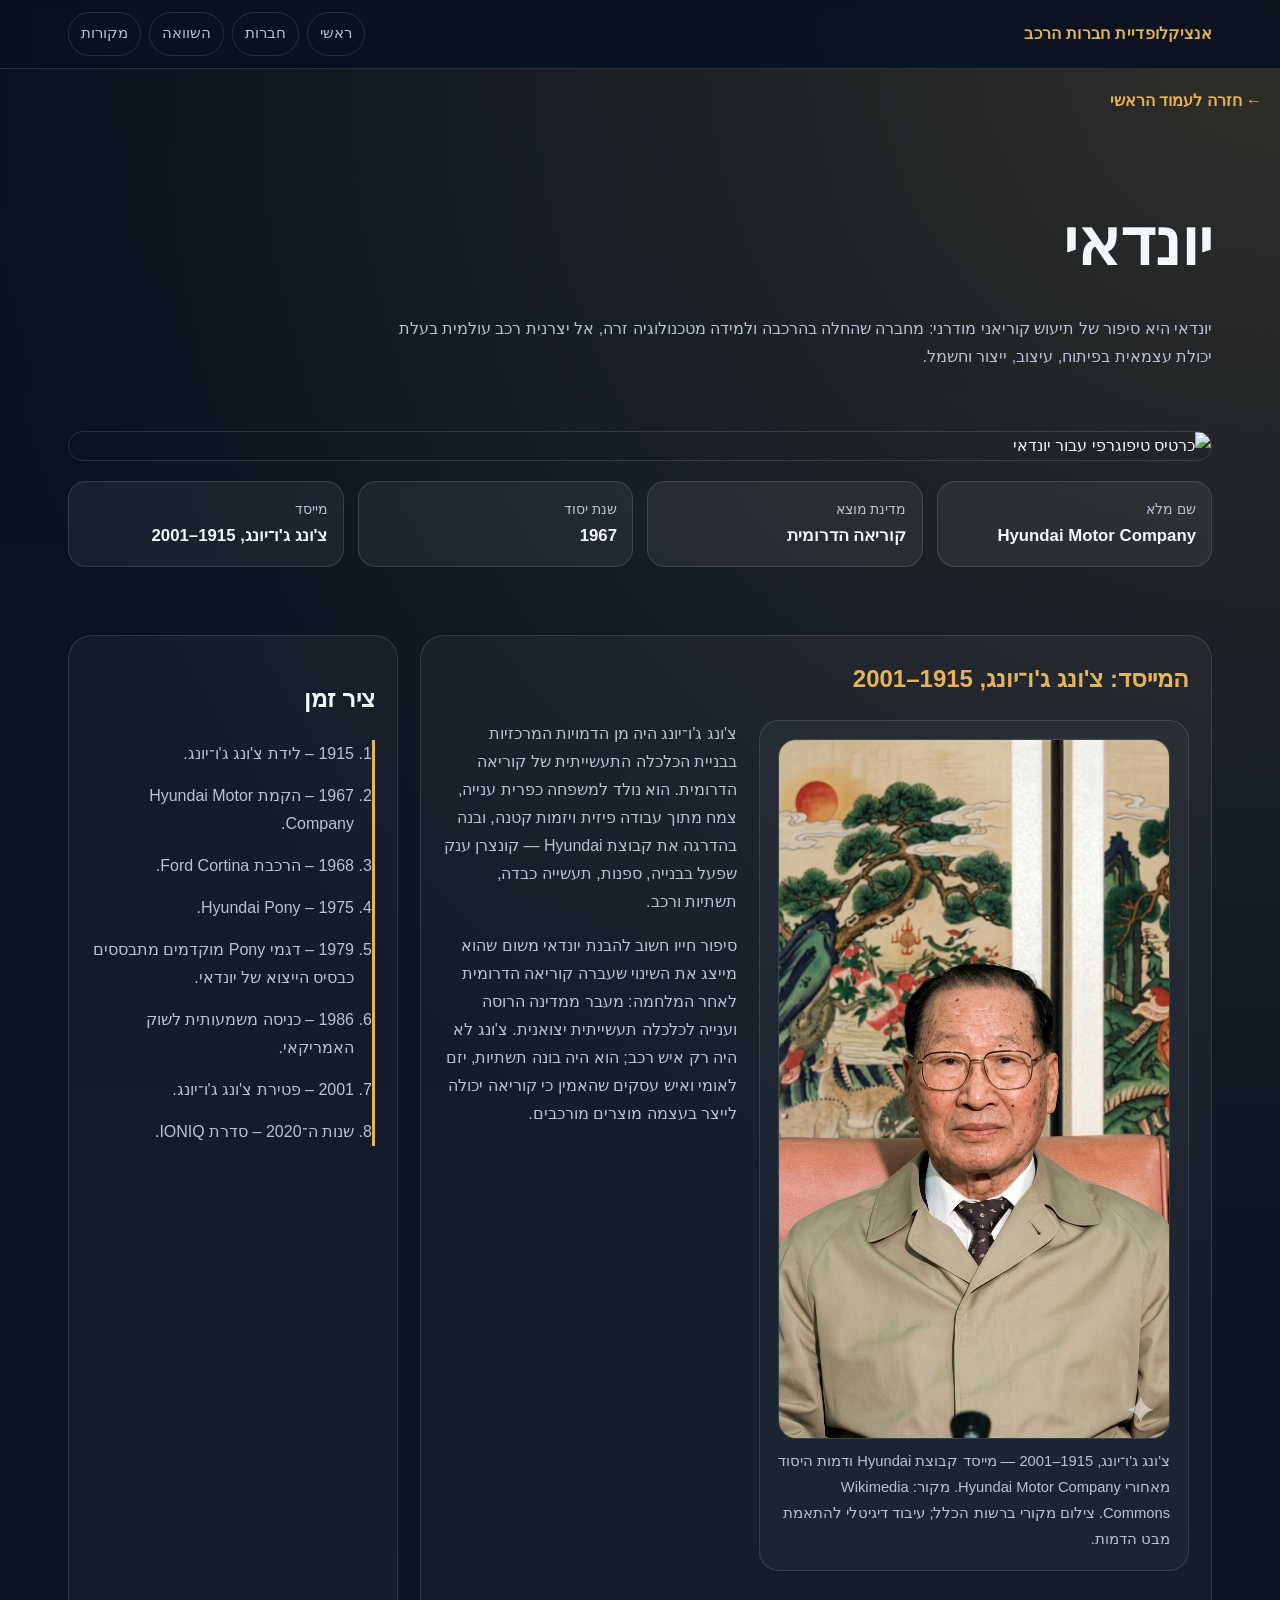
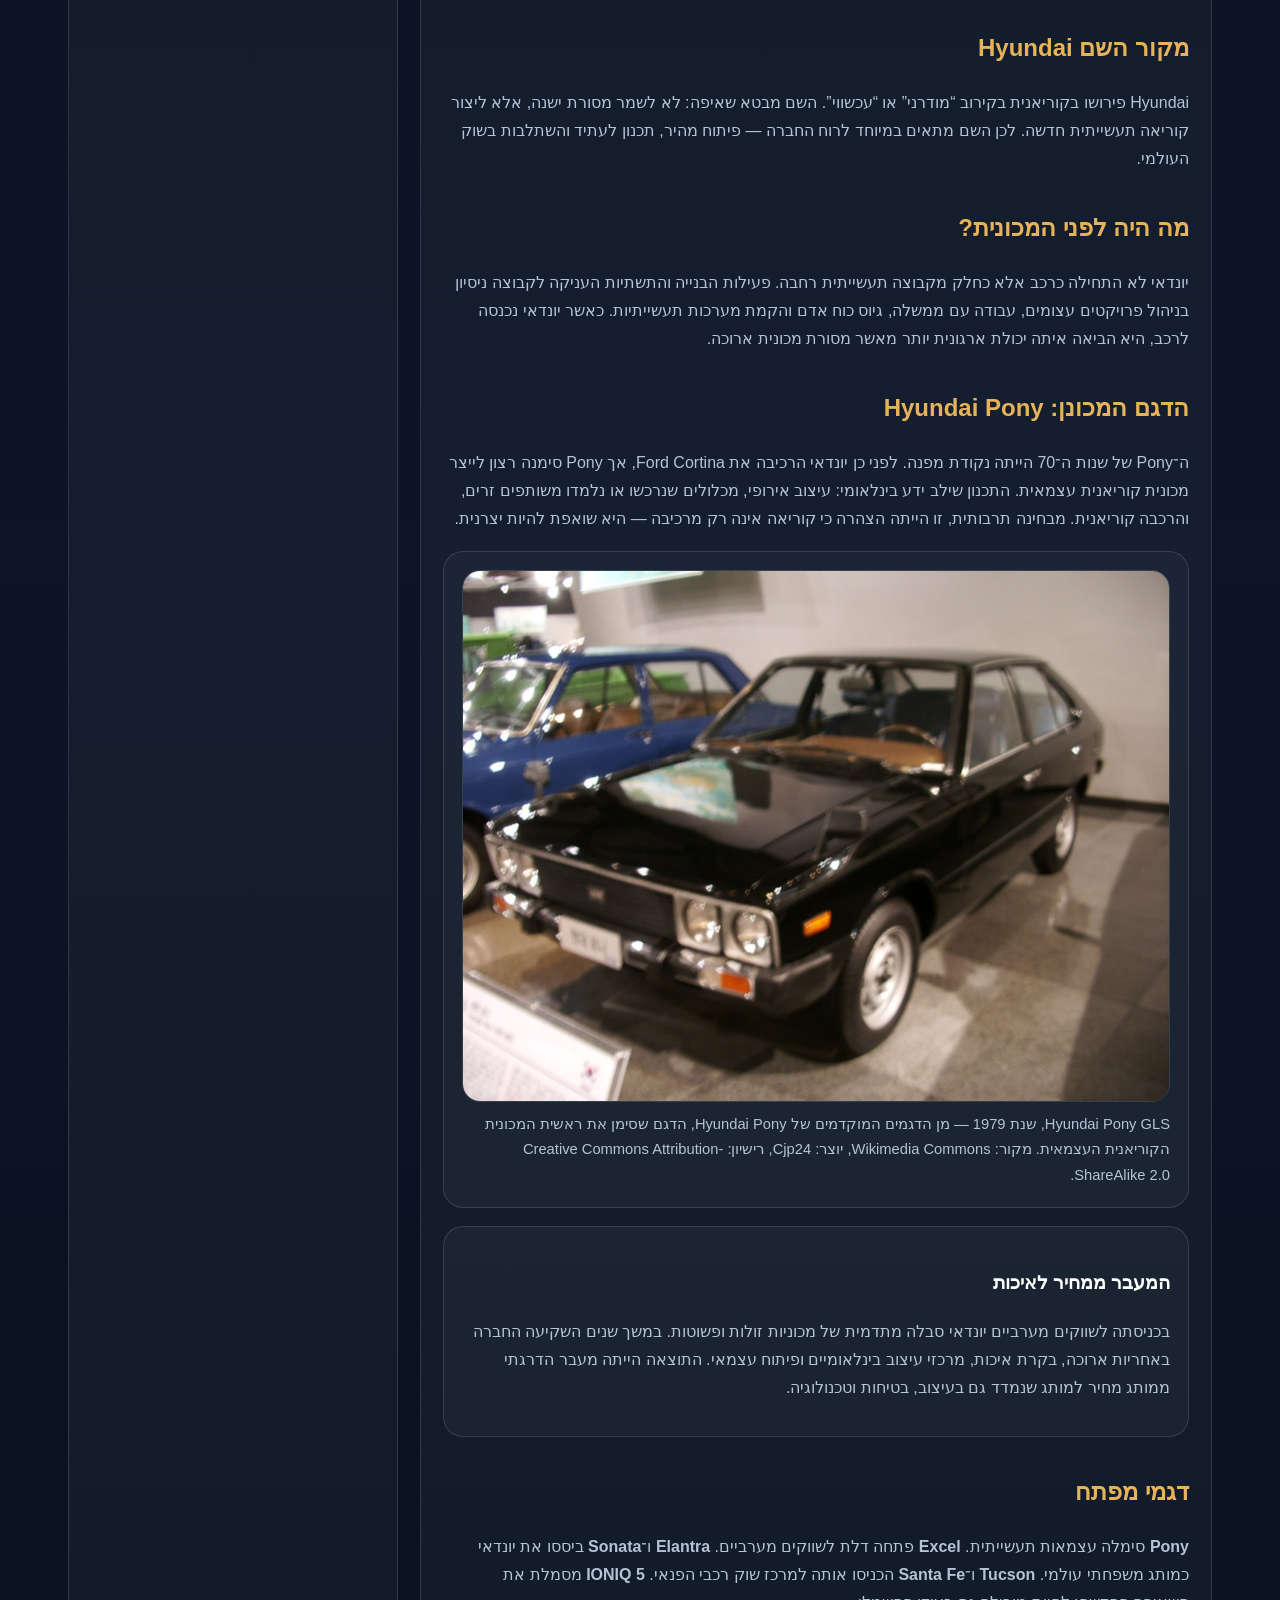
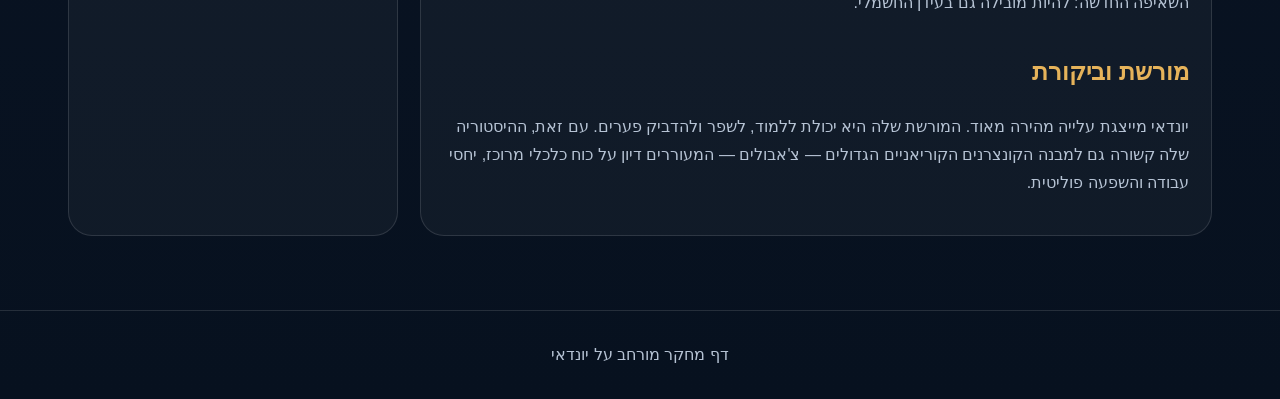
==== commit 7049a9e7: "Add 1979 Hyundai Pony image to Hyundai page" ====
--- a/companies/hyundai.html
+++ b/companies/hyundai.html
@@ -1 +1 @@
-<!doctype html><html lang="he" dir="rtl"><head><meta charset="utf-8"><meta name="viewport" content="width=device-width, initial-scale=1"><title>יונדאי | אנציקלופדיית חברות הרכב</title><meta name="description" content="מחקר מעמיק על יונדאי: צ'ונג ג'ו־יונג, התיעוש הקוריאני, Pony, ייצוא, איכות וחשמליות."><link rel="stylesheet" href="../style.css"></head><body class="company-page"><header class="site-header"><nav class="nav"><div class="logo">אנציקלופדיית חברות הרכב</div><div class="nav-links"><a href="../index.html">ראשי</a><a href="../index.html#brands">חברות</a><a href="../index.html#compare">השוואה</a><a href="../index.html#sources">מקורות</a></div></nav></header><a class="back" href="../index.html">← חזרה לעמוד הראשי</a><section class="company-title"><h1>יונדאי</h1><p>יונדאי היא סיפור של תיעוש קוריאני מודרני: מחברה שהחלה בהרכבה ולמידה מטכנולוגיה זרה, אל יצרנית רכב עולמית בעלת יכולת עצמאית בפיתוח, עיצוב, ייצור וחשמל.</p></section><section><img src="../assets/hyundai-typographic-card.svg" alt="כרטיס טיפוגרפי עבור יונדאי" style="width:100%;border-radius:28px;border:1px solid var(--line);display:block;margin-bottom:20px"><div class="fact-grid"><div class="fact"><span>שם מלא</span><strong>Hyundai Motor Company</strong></div><div class="fact"><span>מדינת מוצא</span><strong>קוריאה הדרומית</strong></div><div class="fact"><span>שנת יסוד</span><strong>1967</strong></div><div class="fact"><span>מייסד</span><strong>צ'ונג ג'ו־יונג, 1915–2001</strong></div></div></section><section class="article"><article class="article-main"><h2>המייסד: צ'ונג ג'ו־יונג, 1915–2001</h2><figure class="research-block" style="max-width:430px;margin:0 0 22px 22px;float:right"><img src="../assets/founders/chung-ju-yung-founder-edited.jpg" alt="צ'ונג ג'ו־יונג, מייסד קבוצת Hyundai, עיבוד דיגיטלי" style="width:100%;display:block;border-radius:18px;border:1px solid var(--line)"><figcaption style="color:var(--muted);font-size:.92rem;margin-top:10px">צ'ונג ג'ו־יונג, 1915–2001 — מייסד קבוצת Hyundai ודמות היסוד מאחורי Hyundai Motor Company. מקור: Wikimedia Commons. צילום מקורי ברשות הכלל; עיבוד דיגיטלי להתאמת מבט הדמות.</figcaption></figure><p>צ'ונג ג'ו־יונג היה מן הדמויות המרכזיות בבניית הכלכלה התעשייתית של קוריאה הדרומית. הוא נולד למשפחה כפרית ענייה, צמח מתוך עבודה פיזית ויזמות קטנה, ובנה בהדרגה את קבוצת Hyundai — קונצרן ענק שפעל בבנייה, ספנות, תעשייה כבדה, תשתיות ורכב.</p><p>סיפור חייו חשוב להבנת יונדאי משום שהוא מייצג את השינוי שעברה קוריאה הדרומית לאחר המלחמה: מעבר ממדינה הרוסה וענייה לכלכלה תעשייתית יצואנית. צ'ונג לא היה רק איש רכב; הוא היה בונה תשתיות, יזם לאומי ואיש עסקים שהאמין כי קוריאה יכולה לייצר בעצמה מוצרים מורכבים.</p><div style="clear:both"></div><h2>מקור השם Hyundai</h2><p>Hyundai פירושו בקוריאנית בקירוב “מודרני” או “עכשווי”. השם מבטא שאיפה: לא לשמר מסורת ישנה, אלא ליצור קוריאה תעשייתית חדשה. לכן השם מתאים במיוחד לרוח החברה — פיתוח מהיר, תכנון לעתיד והשתלבות בשוק העולמי.</p><h2>מה היה לפני המכונית?</h2><p>יונדאי לא התחילה כרכב אלא כחלק מקבוצה תעשייתית רחבה. פעילות הבנייה והתשתיות העניקה לקבוצה ניסיון בניהול פרויקטים עצומים, עבודה עם ממשלה, גיוס כוח אדם והקמת מערכות תעשייתיות. כאשר יונדאי נכנסה לרכב, היא הביאה איתה יכולת ארגונית יותר מאשר מסורת מכונית ארוכה.</p><h2>הדגם המכונן: Hyundai Pony</h2><p>ה־Pony של שנות ה־70 הייתה נקודת מפנה. לפני כן יונדאי הרכיבה את Ford Cortina, אך Pony סימנה רצון לייצר מכונית קוריאנית עצמאית. התכנון שילב ידע בינלאומי: עיצוב אירופי, מכלולים שנרכשו או נלמדו משותפים זרים, והרכבה קוריאנית. מבחינה תרבותית, זו הייתה הצהרה כי קוריאה אינה רק מרכיבה — היא שואפת להיות יצרנית.</p><div class="research-block"><h3>המעבר ממחיר לאיכות</h3><p>בכניסתה לשווקים מערביים יונדאי סבלה מתדמית של מכוניות זולות ופשוטות. במשך שנים השקיעה החברה באחריות ארוכה, בקרת איכות, מרכזי עיצוב בינלאומיים ופיתוח עצמאי. התוצאה הייתה מעבר הדרגתי ממותג מחיר למותג שנמדד גם בעיצוב, בטיחות וטכנולוגיה.</p></div><h2>דגמי מפתח</h2><p><strong>Pony</strong> סימלה עצמאות תעשייתית. <strong>Excel</strong> פתחה דלת לשווקים מערביים. <strong>Elantra</strong> ו־<strong>Sonata</strong> ביססו את יונדאי כמותג משפחתי עולמי. <strong>Tucson</strong> ו־<strong>Santa Fe</strong> הכניסו אותה למרכז שוק רכבי הפנאי. <strong>IONIQ 5</strong> מסמלת את השאיפה החדשה: להיות מובילה גם בעידן החשמלי.</p><h2>מורשת וביקורת</h2><p>יונדאי מייצגת עלייה מהירה מאוד. המורשת שלה היא יכולת ללמוד, לשפר ולהדביק פערים. עם זאת, ההיסטוריה שלה קשורה גם למבנה הקונצרנים הקוריאניים הגדולים — צ'אבולים — המעוררים דיון על כוח כלכלי מרוכז, יחסי עבודה והשפעה פוליטית.</p></article><aside class="aside"><h2>ציר זמן</h2><ol class="timeline"><li>1915 – לידת צ'ונג ג'ו־יונג.</li><li>1967 – הקמת Hyundai Motor Company.</li><li>1968 – הרכבת Ford Cortina.</li><li>1975 – Hyundai Pony.</li><li>1986 – כניסה משמעותית לשוק האמריקאי.</li><li>2001 – פטירת צ'ונג ג'ו־יונג.</li><li>שנות ה־2020 – סדרת IONIQ.</li></ol></aside></section><footer class="footer">דף מחקר מורחב על יונדאי</footer></body></html>+<!doctype html><html lang="he" dir="rtl"><head><meta charset="utf-8"><meta name="viewport" content="width=device-width, initial-scale=1"><title>יונדאי | אנציקלופדיית חברות הרכב</title><meta name="description" content="מחקר מעמיק על יונדאי: צ'ונג ג'ו־יונג, התיעוש הקוריאני, Pony, ייצוא, איכות וחשמליות."><link rel="stylesheet" href="../style.css"></head><body class="company-page"><header class="site-header"><nav class="nav"><div class="logo">אנציקלופדיית חברות הרכב</div><div class="nav-links"><a href="../index.html">ראשי</a><a href="../index.html#brands">חברות</a><a href="../index.html#compare">השוואה</a><a href="../index.html#sources">מקורות</a></div></nav></header><a class="back" href="../index.html">← חזרה לעמוד הראשי</a><section class="company-title"><h1>יונדאי</h1><p>יונדאי היא סיפור של תיעוש קוריאני מודרני: מחברה שהחלה בהרכבה ולמידה מטכנולוגיה זרה, אל יצרנית רכב עולמית בעלת יכולת עצמאית בפיתוח, עיצוב, ייצור וחשמל.</p></section><section><img src="../assets/hyundai-typographic-card.svg" alt="כרטיס טיפוגרפי עבור יונדאי" style="width:100%;border-radius:28px;border:1px solid var(--line);display:block;margin-bottom:20px"><div class="fact-grid"><div class="fact"><span>שם מלא</span><strong>Hyundai Motor Company</strong></div><div class="fact"><span>מדינת מוצא</span><strong>קוריאה הדרומית</strong></div><div class="fact"><span>שנת יסוד</span><strong>1967</strong></div><div class="fact"><span>מייסד</span><strong>צ'ונג ג'ו־יונג, 1915–2001</strong></div></div></section><section class="article"><article class="article-main"><h2>המייסד: צ'ונג ג'ו־יונג, 1915–2001</h2><figure class="research-block" style="max-width:430px;margin:0 0 22px 22px;float:right"><img src="../assets/founders/chung-ju-yung-founder-edited.jpg" alt="צ'ונג ג'ו־יונג, מייסד קבוצת Hyundai, עיבוד דיגיטלי" style="width:100%;display:block;border-radius:18px;border:1px solid var(--line)"><figcaption style="color:var(--muted);font-size:.92rem;margin-top:10px">צ'ונג ג'ו־יונג, 1915–2001 — מייסד קבוצת Hyundai ודמות היסוד מאחורי Hyundai Motor Company. מקור: Wikimedia Commons. צילום מקורי ברשות הכלל; עיבוד דיגיטלי להתאמת מבט הדמות.</figcaption></figure><p>צ'ונג ג'ו־יונג היה מן הדמויות המרכזיות בבניית הכלכלה התעשייתית של קוריאה הדרומית. הוא נולד למשפחה כפרית ענייה, צמח מתוך עבודה פיזית ויזמות קטנה, ובנה בהדרגה את קבוצת Hyundai — קונצרן ענק שפעל בבנייה, ספנות, תעשייה כבדה, תשתיות ורכב.</p><p>סיפור חייו חשוב להבנת יונדאי משום שהוא מייצג את השינוי שעברה קוריאה הדרומית לאחר המלחמה: מעבר ממדינה הרוסה וענייה לכלכלה תעשייתית יצואנית. צ'ונג לא היה רק איש רכב; הוא היה בונה תשתיות, יזם לאומי ואיש עסקים שהאמין כי קוריאה יכולה לייצר בעצמה מוצרים מורכבים.</p><div style="clear:both"></div><h2>מקור השם Hyundai</h2><p>Hyundai פירושו בקוריאנית בקירוב “מודרני” או “עכשווי”. השם מבטא שאיפה: לא לשמר מסורת ישנה, אלא ליצור קוריאה תעשייתית חדשה. לכן השם מתאים במיוחד לרוח החברה — פיתוח מהיר, תכנון לעתיד והשתלבות בשוק העולמי.</p><h2>מה היה לפני המכונית?</h2><p>יונדאי לא התחילה כרכב אלא כחלק מקבוצה תעשייתית רחבה. פעילות הבנייה והתשתיות העניקה לקבוצה ניסיון בניהול פרויקטים עצומים, עבודה עם ממשלה, גיוס כוח אדם והקמת מערכות תעשייתיות. כאשר יונדאי נכנסה לרכב, היא הביאה איתה יכולת ארגונית יותר מאשר מסורת מכונית ארוכה.</p><h2>הדגם המכונן: Hyundai Pony</h2><p>ה־Pony של שנות ה־70 הייתה נקודת מפנה. לפני כן יונדאי הרכיבה את Ford Cortina, אך Pony סימנה רצון לייצר מכונית קוריאנית עצמאית. התכנון שילב ידע בינלאומי: עיצוב אירופי, מכלולים שנרכשו או נלמדו משותפים זרים, והרכבה קוריאנית. מבחינה תרבותית, זו הייתה הצהרה כי קוריאה אינה רק מרכיבה — היא שואפת להיות יצרנית.</p><figure class="research-block"><img src="../assets/vehicles/hyundai-pony-gls-1979.jpg" alt="Hyundai Pony GLS משנת 1979" style="width:100%;display:block;border-radius:18px;border:1px solid var(--line)"><figcaption style="color:var(--muted);font-size:.92rem;margin-top:10px">Hyundai Pony GLS, שנת 1979 — מן הדגמים המוקדמים של Hyundai Pony, הדגם שסימן את ראשית המכונית הקוריאנית העצמאית. מקור: Wikimedia Commons, יוצר: Cjp24, רישיון: Creative Commons Attribution-ShareAlike 2.0.</figcaption></figure><div class="research-block"><h3>המעבר ממחיר לאיכות</h3><p>בכניסתה לשווקים מערביים יונדאי סבלה מתדמית של מכוניות זולות ופשוטות. במשך שנים השקיעה החברה באחריות ארוכה, בקרת איכות, מרכזי עיצוב בינלאומיים ופיתוח עצמאי. התוצאה הייתה מעבר הדרגתי ממותג מחיר למותג שנמדד גם בעיצוב, בטיחות וטכנולוגיה.</p></div><h2>דגמי מפתח</h2><p><strong>Pony</strong> סימלה עצמאות תעשייתית. <strong>Excel</strong> פתחה דלת לשווקים מערביים. <strong>Elantra</strong> ו־<strong>Sonata</strong> ביססו את יונדאי כמותג משפחתי עולמי. <strong>Tucson</strong> ו־<strong>Santa Fe</strong> הכניסו אותה למרכז שוק רכבי הפנאי. <strong>IONIQ 5</strong> מסמלת את השאיפה החדשה: להיות מובילה גם בעידן החשמלי.</p><h2>מורשת וביקורת</h2><p>יונדאי מייצגת עלייה מהירה מאוד. המורשת שלה היא יכולת ללמוד, לשפר ולהדביק פערים. עם זאת, ההיסטוריה שלה קשורה גם למבנה הקונצרנים הקוריאניים הגדולים — צ'אבולים — המעוררים דיון על כוח כלכלי מרוכז, יחסי עבודה והשפעה פוליטית.</p></article><aside class="aside"><h2>ציר זמן</h2><ol class="timeline"><li>1915 – לידת צ'ונג ג'ו־יונג.</li><li>1967 – הקמת Hyundai Motor Company.</li><li>1968 – הרכבת Ford Cortina.</li><li>1975 – Hyundai Pony.</li><li>1979 – דגמי Pony מוקדמים מתבססים כבסיס הייצוא של יונדאי.</li><li>1986 – כניסה משמעותית לשוק האמריקאי.</li><li>2001 – פטירת צ'ונג ג'ו־יונג.</li><li>שנות ה־2020 – סדרת IONIQ.</li></ol></aside></section><footer class="footer">דף מחקר מורחב על יונדאי</footer></body></html>
